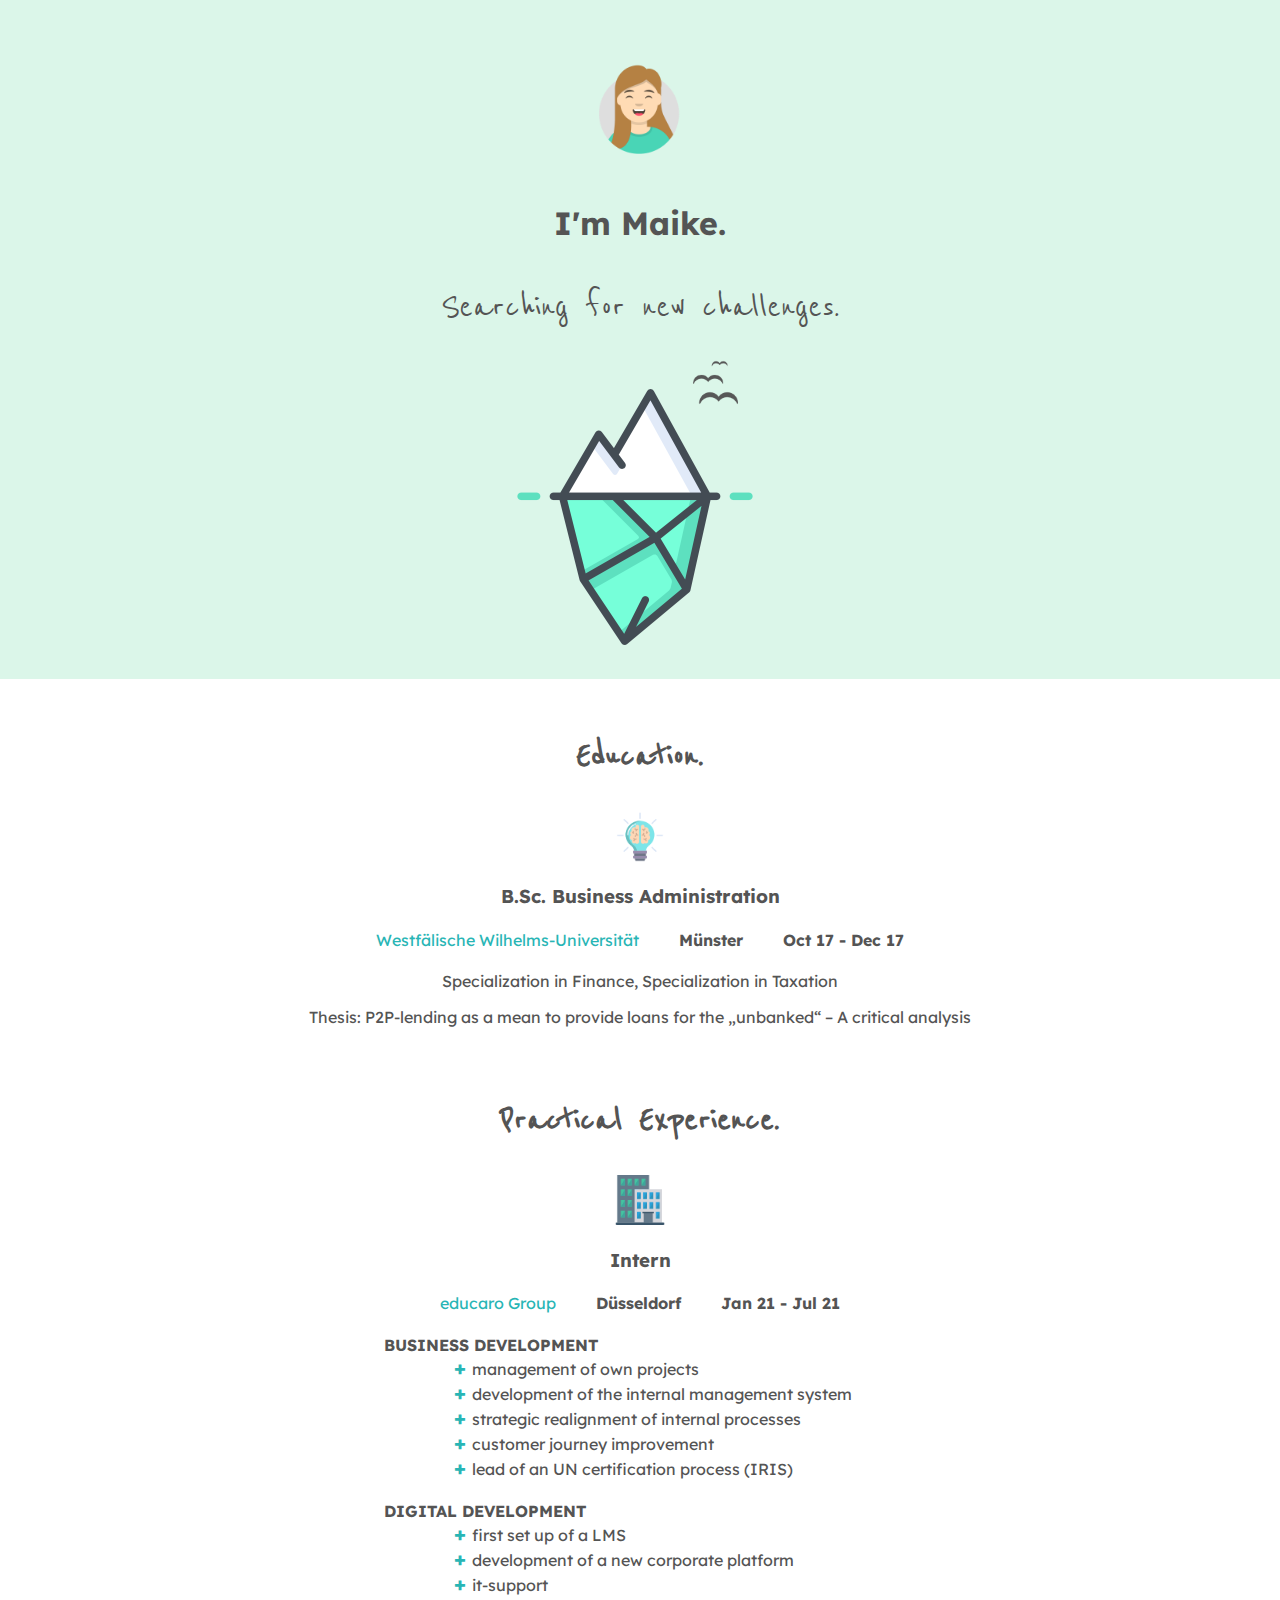
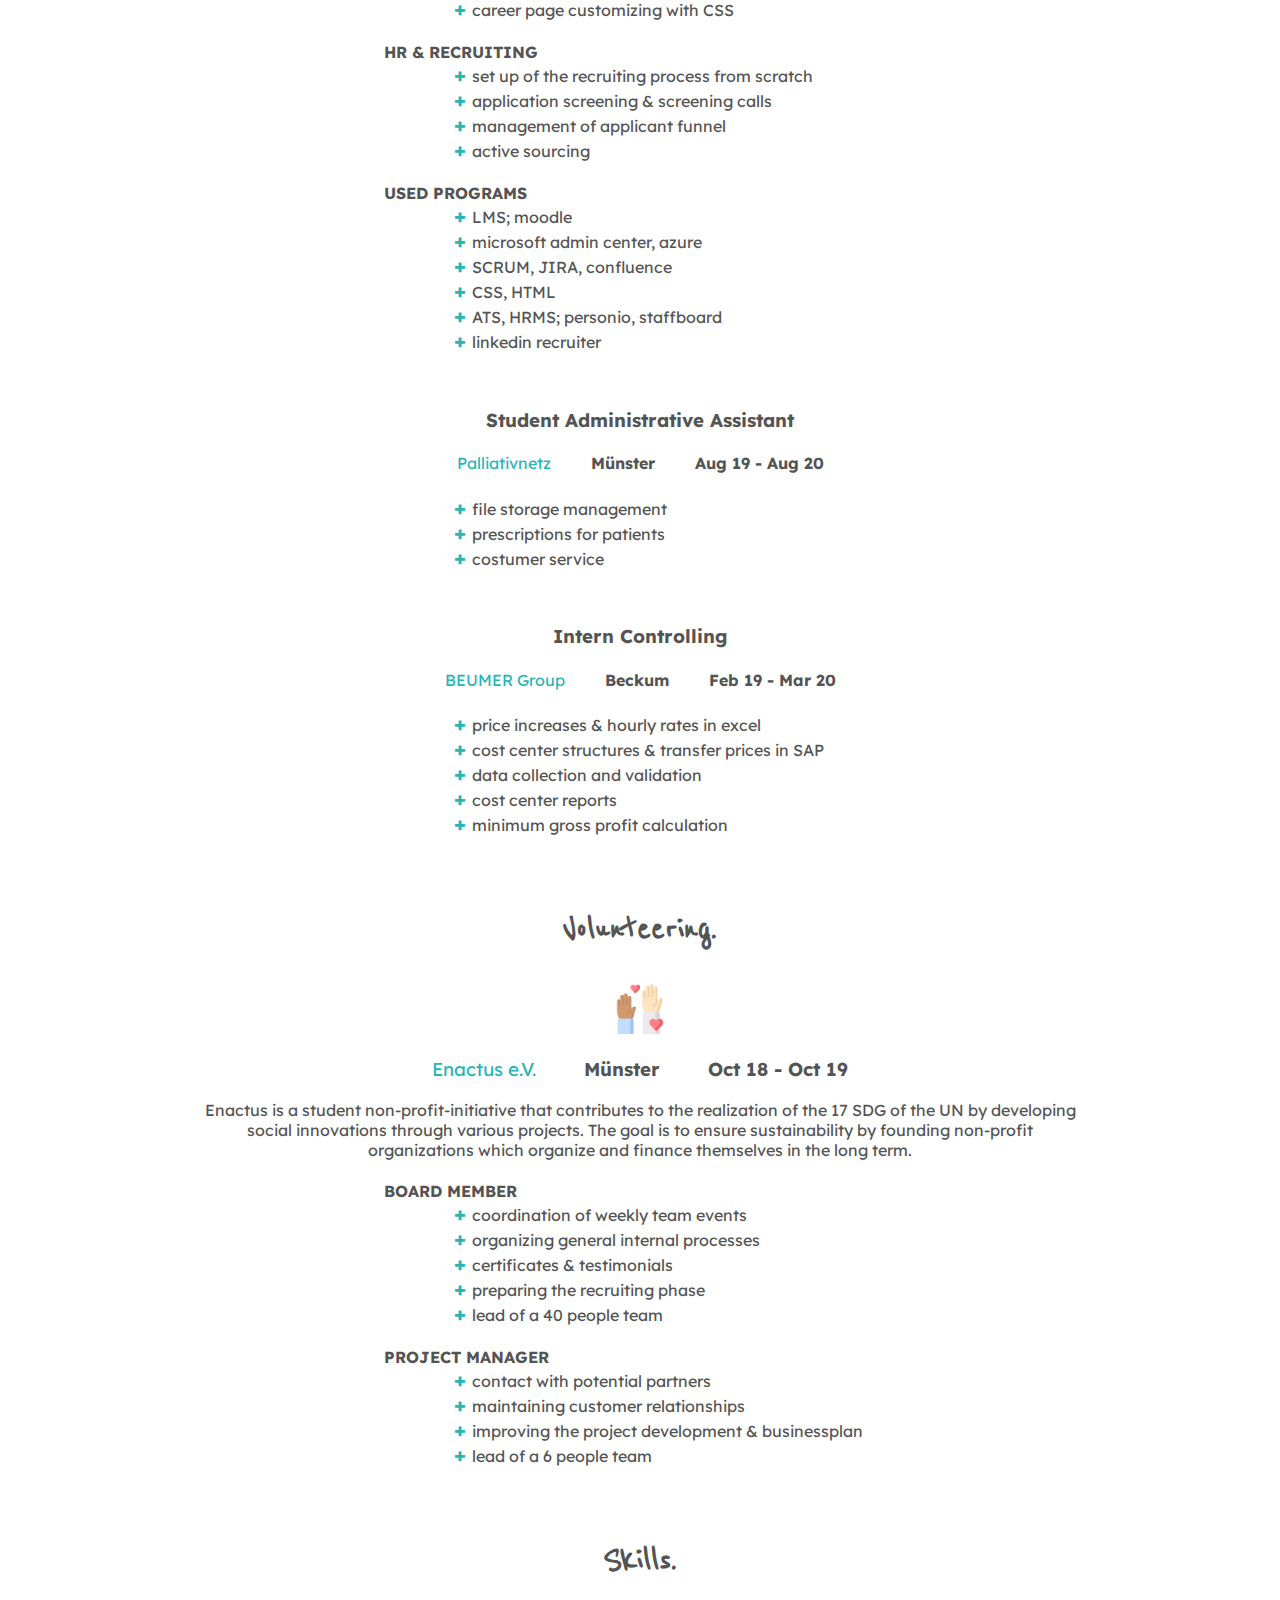
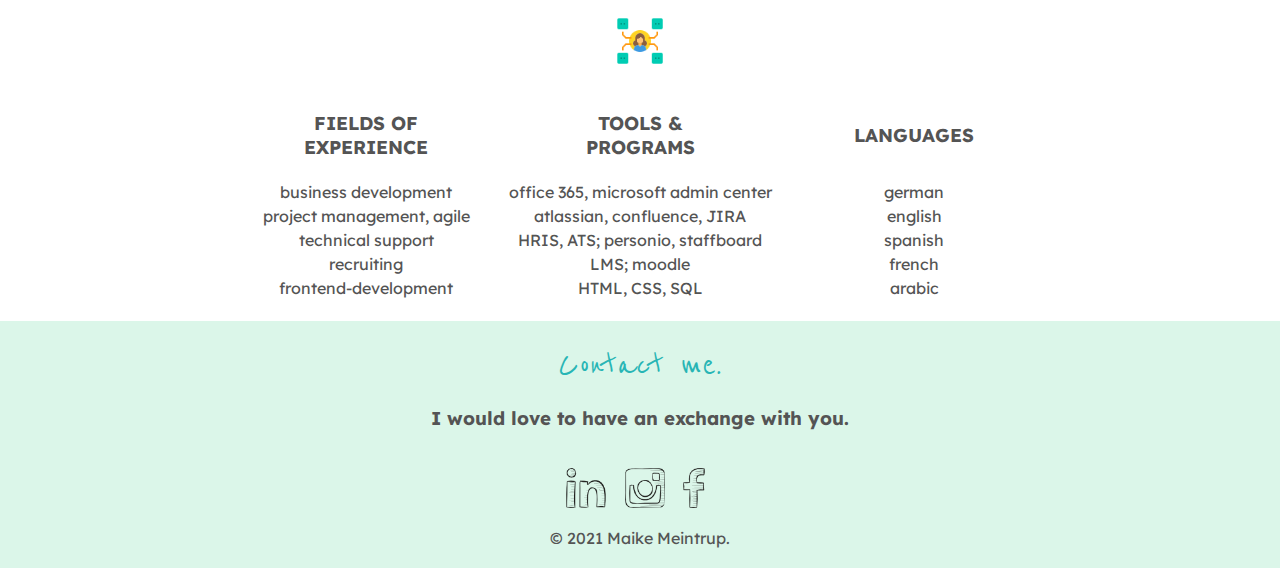
==== index.html @ bac373d5 "init" ====
<!DOCTYPE html>
<html lang="en" dir="ltr">

<head>
  <meta charset="utf-8">
  <title>Maike Meintrup</title>
  <link rel="stylesheet" type="text/css" href="css/style.css">
  <link rel="icon" href="Avatar.ico">
  <link rel="preconnect" href="https://fonts.gstatic.com">
  <link href="https://fonts.googleapis.com/css2?family=Lexend:wght@100;300&family=Merriweather:wght@300&family=Montserrat:wght@100;200&family=Sacramento&display&family=Reenie+Beanie&display=swap" rel="stylesheet">
</head>

<body>
  <section class="topsection">
    <div class="topcontainer">
      <img class="avatarpic" src="images/Avatar.png" alt="avatarpic">
      <h1>I'm Maike.</h1>
      <p class="intern">Searching for new challenges.</p>
      <img class="birds" src="images/drei-mowen.png" alt="birds-image">
      <img class="mountain" src="images/eisberg.png" alt="mountain-image" />
    </div>
  </section>
  <section class="middlesection">
    <div class="skills">
      <h2 class="education">Education.</h2>
      <div class="skill-row">
        <img class="div-images" src="images/innovation.png" alt="education-image">
        <h3>B.Sc. Business Administration</h3>
      </div>
      <div>
        <h4><span><a href="https://www.uni-muenster.de/de/" class="cvstation" target=”_blank”>Westfälische Wilhelms-Universität</a></span>&nbsp; &nbsp; &nbsp; &nbsp;  Münster&nbsp; &nbsp; &nbsp; &nbsp;  Oct 17 - Dec 17</h4>
        <p>Specialization in Finance, Specialization in Taxation</p>
        <p>Thesis: P2P-lending as a mean to provide loans for the „unbanked“ – A critical analysis</p>
      </div>
      <br>
      <h2>Practical Experience.</h2>
      <div class="skill-row">
        <img class="div-images" src="images/building.png" alt="experience-image">
        <h3>Intern</h3>
      </div>
      <h4><span><a href="https://www.educaro.de/" class="cvstation" target=”_blank”>educaro Group</a></span>&nbsp; &nbsp; &nbsp; &nbsp;  Düsseldorf&nbsp; &nbsp; &nbsp; &nbsp;  Jan 21 - Jul 21</h4>
      <ul>
        <h4 class="intern_area">BUSINESS DEVELOPMENT</h4>
        <li class="listitems">management of own projects</li>
        <li class="listitems">development of the internal management system</li>
        <li class="listitems">strategic realignment of internal processes</li>
        <li class="listitems">customer journey improvement</li>
        <li class="listitems">lead of an UN certification process (IRIS)</li>
        <h4 class="intern_area">DIGITAL DEVELOPMENT</h4>
        <li class="listitems">first set up of a LMS</li>
        <li class="listitems">development of a new corporate platform</li>
        <li class="listitems">it-support</li>
        <li class="listitems">career page customizing with CSS</li>
        <h4 class="intern_area">HR & RECRUITING</h4>
        <li class="listitems">set up of the recruiting process from scratch</li>
        <li class="listitems">application screening & screening calls</li>
        <li class="listitems">management of applicant funnel</li>
        <li class="listitems">active sourcing</li>
        <h4 class="intern_area">USED PROGRAMS</h4>
        <li class="listitems">LMS; moodle</li>
        <li class="listitems">microsoft admin center, azure</li>
        <li class="listitems">SCRUM, JIRA, confluence</li>
        <li class="listitems">CSS, HTML</li>
        <li class="listitems">ATS, HRMS; personio, staffboard</li>
        <li class="listitems">linkedin recruiter</li>
      </ul>
      <br>
      <h3>Student Administrative Assistant</h3>
    </div>
    <h4><span><a href="https://www.palliativnetz-muenster.de/" class="cvstation" target=”_blank”>Palliativnetz</a></span>&nbsp; &nbsp; &nbsp; &nbsp;  Münster&nbsp; &nbsp; &nbsp; &nbsp;  Aug 19 - Aug 20</h4>
    <ul>
      <li class="listitems">file storage management</li>
      <li class="listitems">prescriptions for patients</li>
      <li class="listitems">costumer service</li>
    </ul>
    <br>
    <h3>Intern Controlling</h3>
    </div>
    <h4><span><a href="https://www.beumergroup.com/de/" class="cvstation" target=”_blank”>BEUMER Group</a></span>&nbsp; &nbsp; &nbsp; &nbsp;  Beckum&nbsp; &nbsp; &nbsp; &nbsp;  Feb 19 - Mar 20</h4>
    <ul>
      <li class="listitems">price increases & hourly rates in excel</li>
      <li class="listitems">cost center structures & transfer prices in SAP</li>
      <li class="listitems">data collection and validation</li>
      <li class="listitems">cost center reports</li>
      <li class="listitems">minimum gross profit calculation</li>
    </ul>
    <br>
    <h2>Volunteering.</h2>
    <div class="skill-row">
      <img class="div-images" src="images/volunteer.png" alt="experience-image">
      <h3><span><a href="https://www.enactus.de/muenster" class="cvstation" target=”_blank”>Enactus e.V.</a></span>&nbsp; &nbsp; &nbsp; &nbsp; Münster&nbsp; &nbsp; &nbsp; &nbsp;  Oct 18 - Oct 19</h3>
      <p class="enactus">Enactus is a student non-profit-initiative that contributes to the realization of the 17 SDG of the UN by developing social innovations through various projects. The goal is to ensure sustainability by founding non-profit organizations which organize and finance themselves in the long term.</p>
    </div>
    <ul>
      <h4 class="intern_area">BOARD MEMBER</h4>
      <li class="listitems">coordination of weekly team events</li>
      <li class="listitems">organizing general internal processes</li>
      <li class="listitems">certificates & testimonials</li>
      <li class="listitems">preparing the recruiting phase</li>
      <li class="listitems">lead of a 40 people team</li>
      <h4 class="intern_area">PROJECT MANAGER</h4>
      <li class="listitems">contact with potential partners</li>
      <li class="listitems">maintaining customer relationships</li>
      <li class="listitems">improving the project development & businessplan</li>
      <li class="listitems">lead of a 6 people team</li>
    </ul>
    <br>
    <h2>Skills.</h2>
    <div class="skill-row">
      <img class="div-images" src="images/skill.png" alt="skills-image">
    </div>
    <br>
    <table class="skilltable">
      <tr>
      <td><h3 class="skillsections">FIELDS OF EXPERIENCE</h3></td>
      <td><h3 class="skillsections">TOOLS & PROGRAMS</h3></td>
      <td><h3 class="skillsections">LANGUAGES</h3></td>
      </tr>
      <tr>
      <td>business development</td>
      <td>office 365, microsoft admin center</td>
      <td>german</td>
      </tr>
      <tr>
        <td>project management, agile</td>
        <td>atlassian, confluence, JIRA</td>
        <td>english</td>
      </tr>
      <tr>
        <td>technical support</td>
        <td>HRIS, ATS; personio, staffboard</td>
        <td>spanish</td>
      </tr>
      <tr>
        <td>recruiting</td>
        <td>LMS; moodle</td>
        <td>french</td>
      </tr>
      <tr>
        <td>frontend-development</td>
        <td>HTML, CSS, SQL</td>
        <td>arabic</td>
      </tr>
    </table>
  </section>
  <section class="bottomsection">
    <div class="contact-me">
      <a class="btn" href="mailto:m.meintrup@googlemail.com">Contact me.</a>
      <!--<h2 class="getintouch">Get In Touch.</h2>-->
      <h3>I would love to have an exchange with you.</h3>
      <!--<p>Lorem ipsum dolor sit amet, in quis, aenean amet. Phasellus sodales, tellus donec dui, ornare erat.</p>-->
    </div>
    <br>
    <div class="bottom-container">
      <a class="linkedin-link" href="https://www.linkedin.com/in/maike-meintrup-08628b17a/" target=”_blank”> <img class="logos" src="images/linkedin-draw-logo.png" alt="linkedin-logo"></a>
      <a class="instagram-link" href="https://www.instagram.com/maikemei/" target=”_blank”><img class="logos" src="images/instagram-draw-logo.png" alt="instagram-logo"></a>
      <a class="facebook-link" href="https://www.facebook.com/maike.mei/" target=”_blank”><img class="logos" src="images/facebook-drawn-logo.png" alt="facebook-logo"></a>
      <p class="copywright">© 2021 Maike Meintrup.</p>
    </div>
  </section>
</body>

</html>
---- css/style.css ----
/*Tag Selectors*/
body {
  color: #545454;
  font-family: 'Lexend', sans-serif;
  font-size: 16px;
  margin: 0;
  text-align: center;
}

img {
  display: inline-block;
}

p {
  font-family: 'Lexend', sans-serif;
}

h2 {
  font-family: 'Reenie Beanie', cursive;
  font-size: 40px;
  align-items: center;
}

ul {
  padding-left: 30%;
  padding-right: 30%;

  text-align: left;
  list-style-type: disc;
  list-style-type: none;
}

/*Class Selectors*/
/*---TOPSECTION---*/
.topsection {
  padding-bottom: 50px;
  background-color: #dbf6e9;
}

.topcontainer {
  padding-top: 60px;
}

.pro {
  text-decoration: underline;
}

.title {
  font-family: monospace;
  padding-bottom: 50px;
}

.intern {
  font-family: 'Reenie Beanie', cursive;
  font-size: 40px;
  margin-bottom: 40px;
}


/*---IMAGES_TOPSECTION---*/
.avatarpic {
  width: 90px;
  padding-bottom: 20px;
}

.birds {
  position: relative;
  top: -220px;
  left: 205px;
  width: 45px;
}

.mountain {
  position: relative;
  right: 30px;
  top: 20px;
}

/*MIDDLESECTION*/
.middlesection {
  background-color: white;
  padding-bottom: 20px;
}

.education {
  padding-top: 20px;
}

.tables {
  padding-left: 20%;
  padding-right: 20%;
  position:inherit;
}

.cvstation {
  color: #28b5b5;
  text-decoration: none;
  font-weight: lighter;
}

.companies {
  text-decoration: none;
  font-weight: bolder;
  color: #28b5b5;
}
.listitems {
  padding-left: 70px;

}
.listitems::before {
  content: "+ ";
  font-weight: bolder;
  font-size: 20px;
  color: #28b5b5;
}
.enactus{
  margin-left: 200px;
  margin-right: 200px;
}

.intern_area {
  margin-bottom: 0;
  text-align:left;
}

.skilltable {
  margin: 0 auto;
}

.skillsections {
  margin-left: 60px;
  margin-right: 60px;
  width: 150px;
}

/*---IMAGES_MIDDLESECTION---*/
.div-images {
  height: 50px;
}

/*BOTTOMSECTION*/
.bottomsection {
  background-color: #dbf6e9;
  padding-top: 20px;
}

.getintouch {
  padding-top: 20px;
}

.btn {
  font-family: 'Reenie Beanie', cursive;
  font-size: 40px;
  text-decoration: none;
  color: #28b5b5;
}

.copywright {
  margin-bottom: 0;
  padding-bottom: 20px;
}

.linkedin-link {
  padding-right: 15px;
}

.facebook-link {
  padding-left: 5px;
}

/*IMAGES_BOTTOMSECTION*/
.logos {
  height: 40px;
}
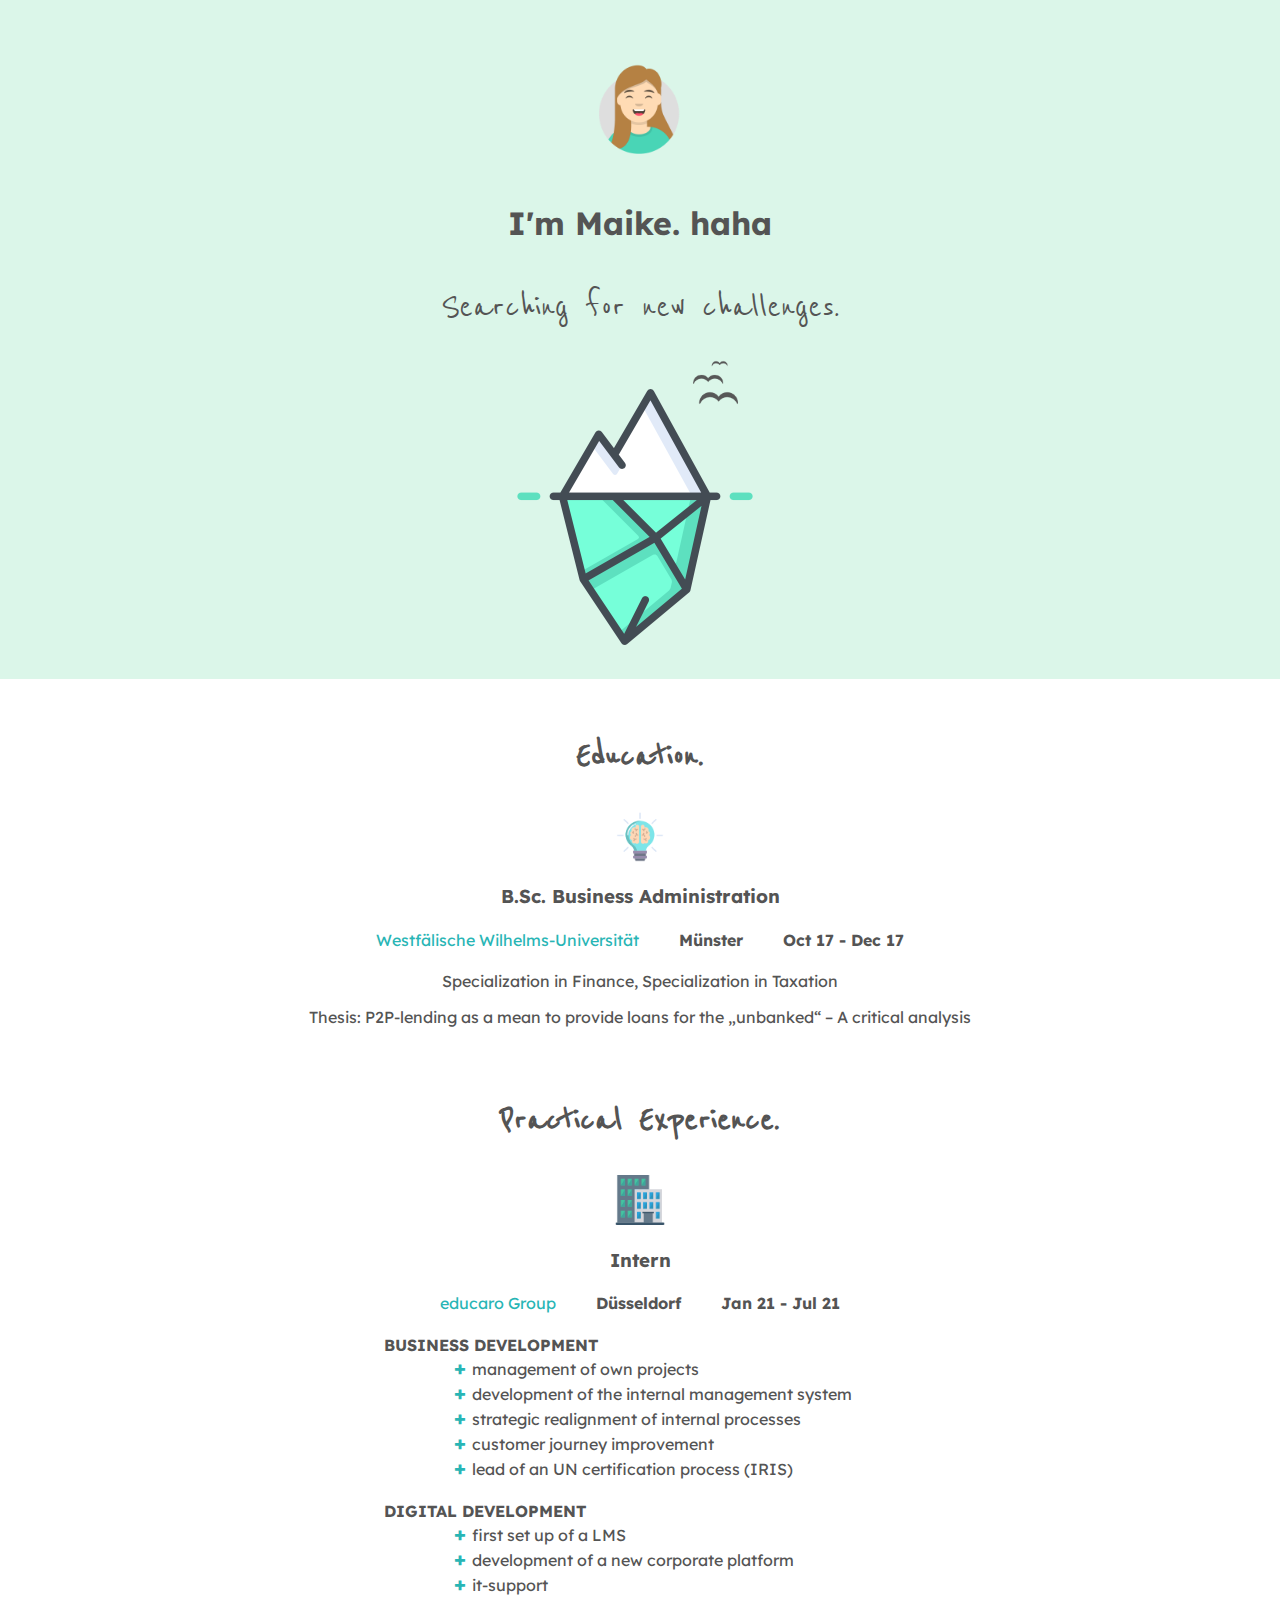
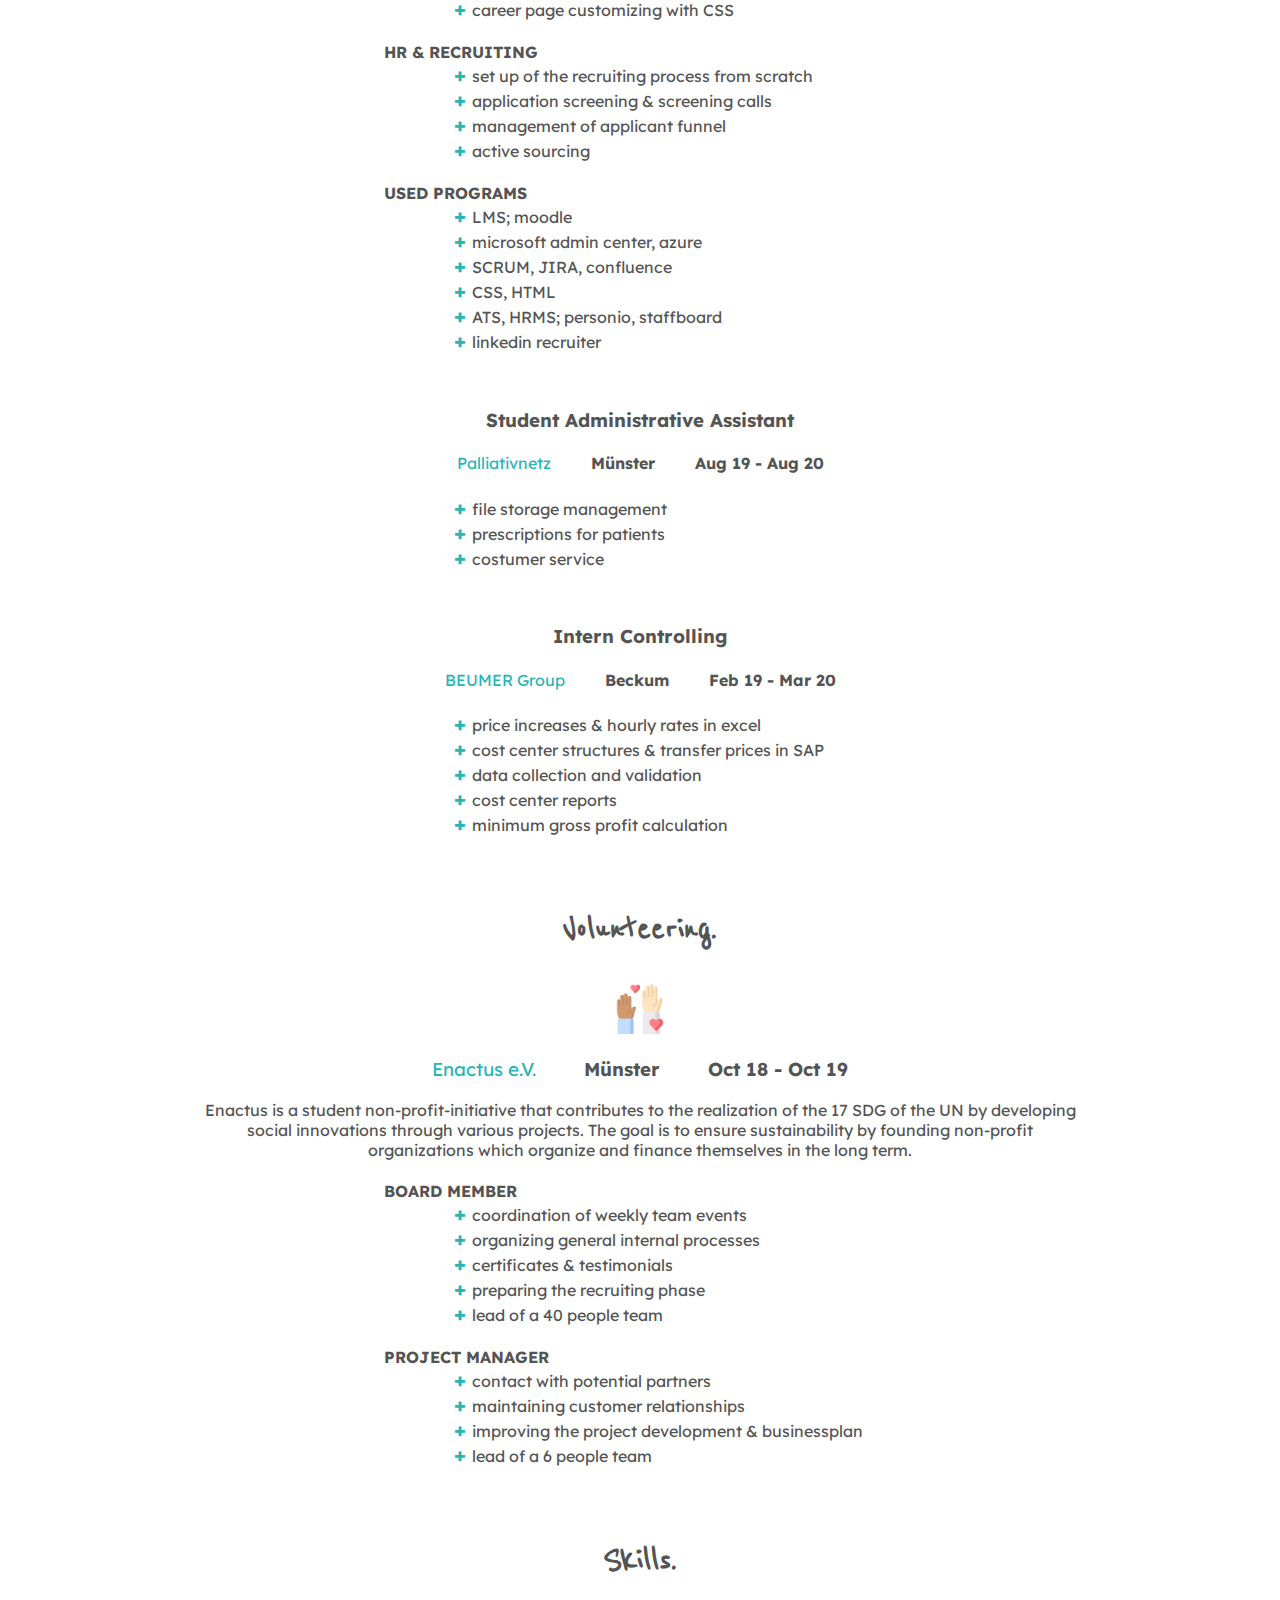
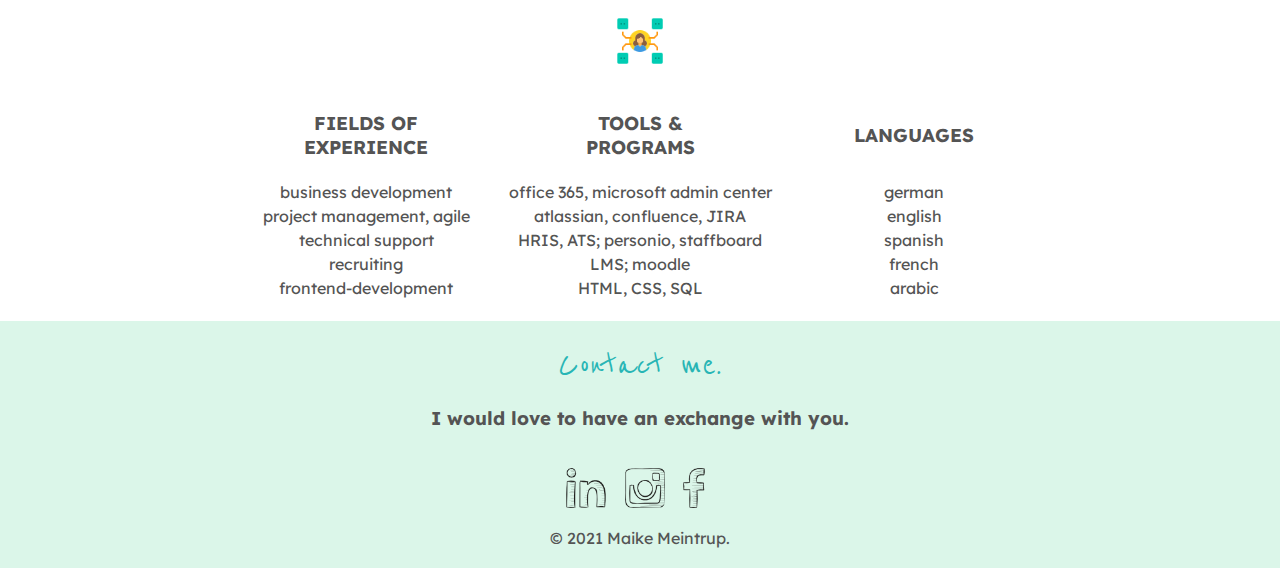
==== commit 5d280677: "init" ====
--- a/index.html
+++ b/index.html
@@ -14,7 +14,7 @@
   <section class="topsection">
     <div class="topcontainer">
       <img class="avatarpic" src="images/Avatar.png" alt="avatarpic">
-      <h1>I'm Maike.</h1>
+      <h1>I'm Maike. haha</h1>
       <p class="intern">Searching for new challenges.</p>
       <img class="birds" src="images/drei-mowen.png" alt="birds-image">
       <img class="mountain" src="images/eisberg.png" alt="mountain-image" />
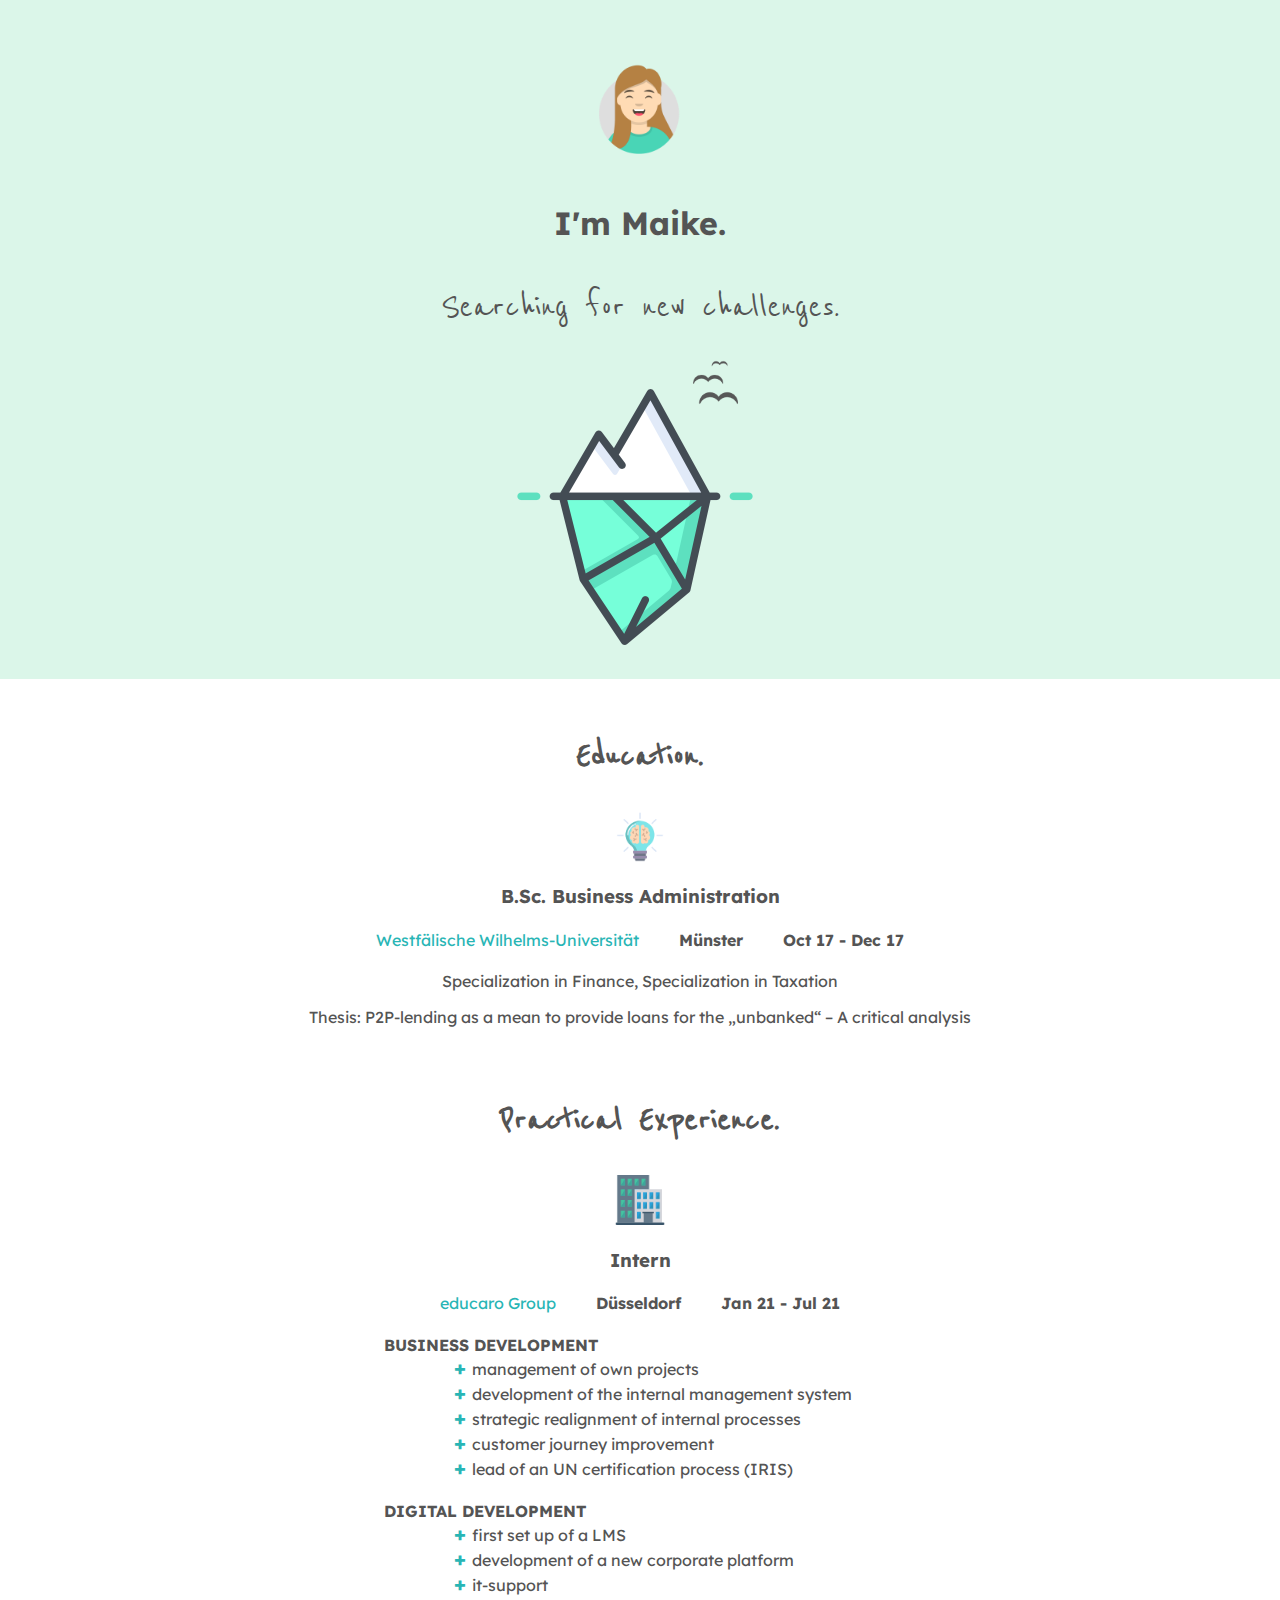
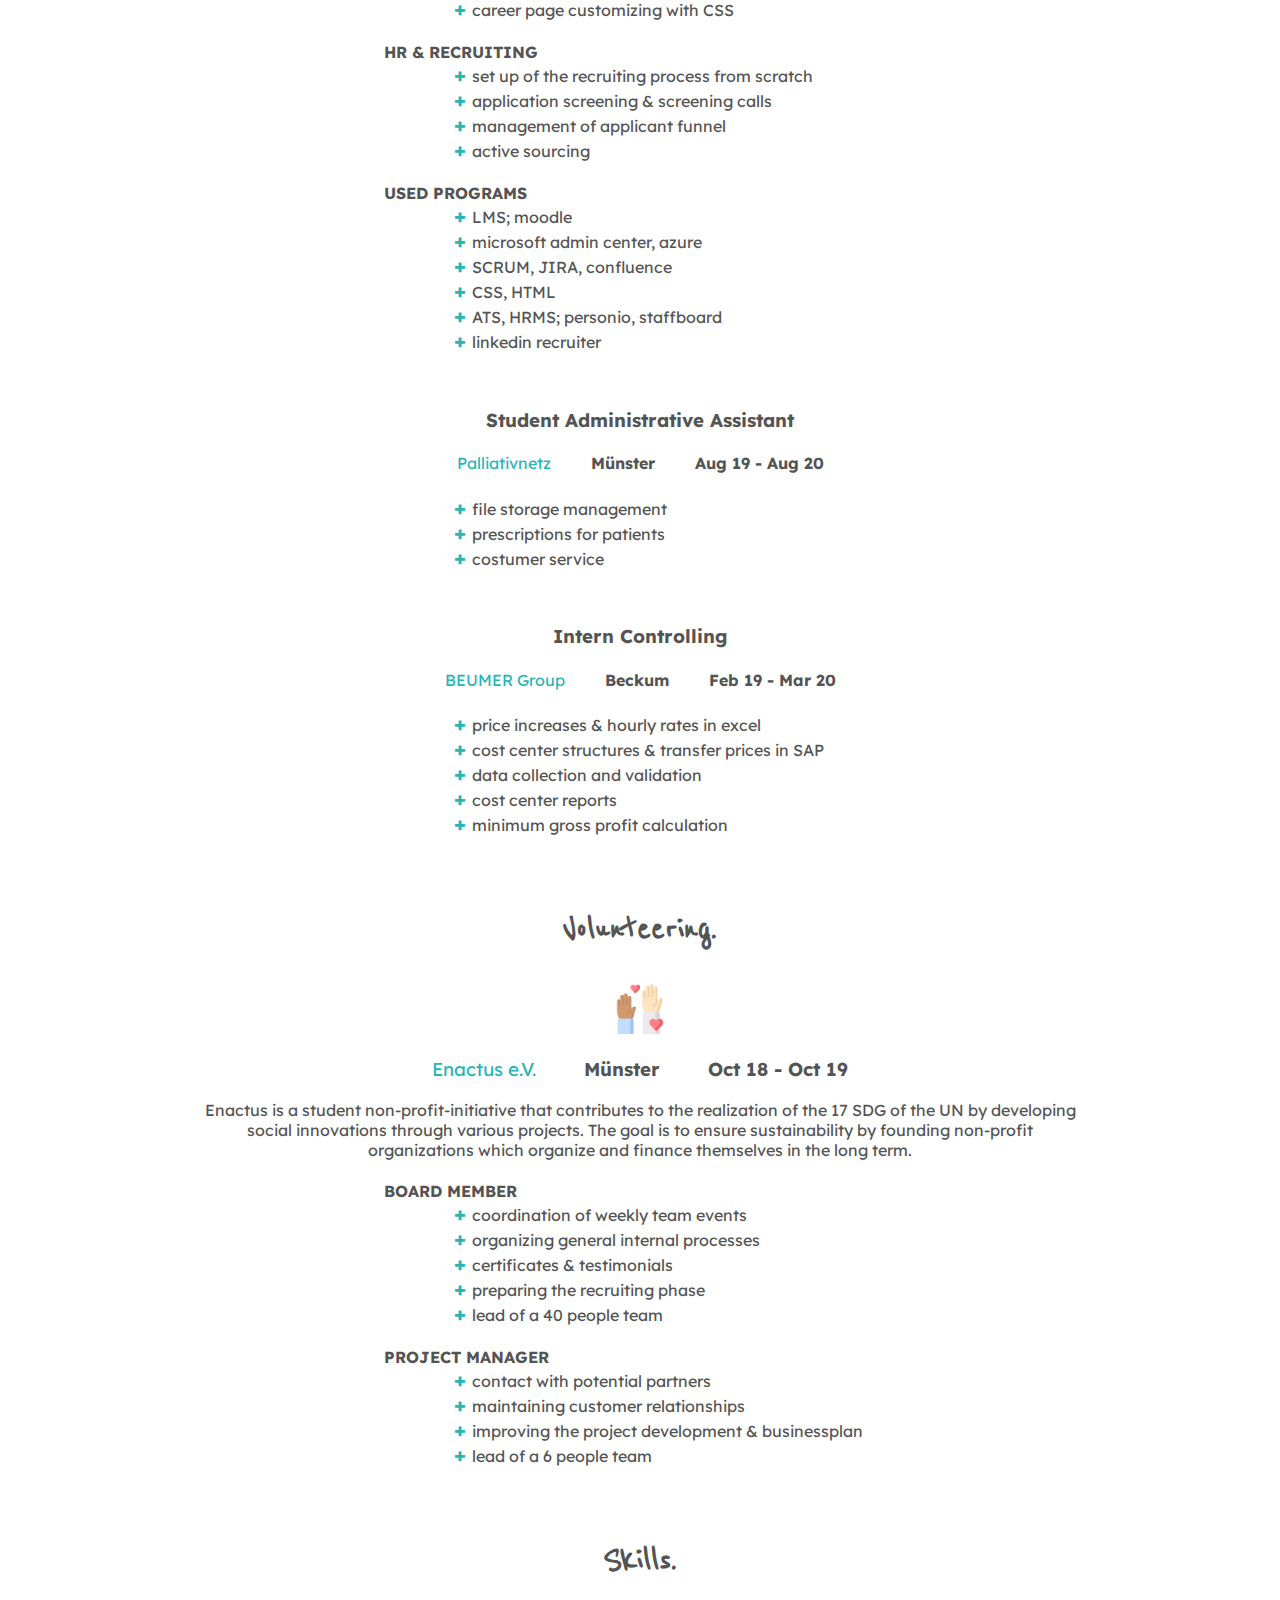
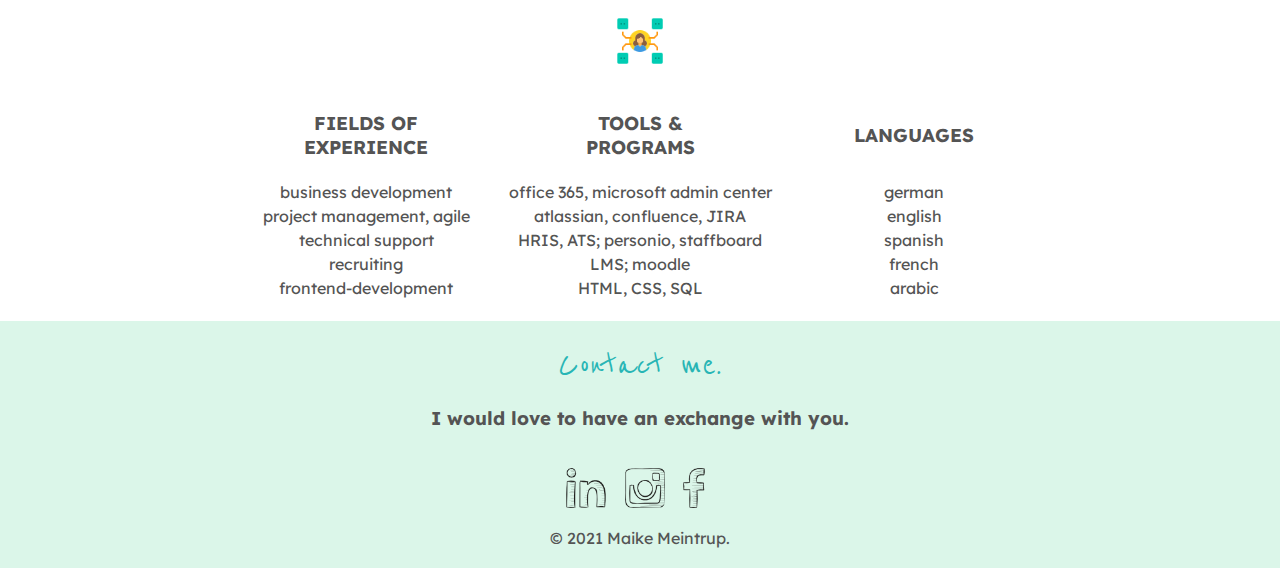
==== commit 9beddd7a: "init" ====
--- a/index.html
+++ b/index.html
@@ -14,7 +14,7 @@
   <section class="topsection">
     <div class="topcontainer">
       <img class="avatarpic" src="images/Avatar.png" alt="avatarpic">
-      <h1>I'm Maike. haha</h1>
+      <h1>I'm Maike.</h1>
       <p class="intern">Searching for new challenges.</p>
       <img class="birds" src="images/drei-mowen.png" alt="birds-image">
       <img class="mountain" src="images/eisberg.png" alt="mountain-image" />
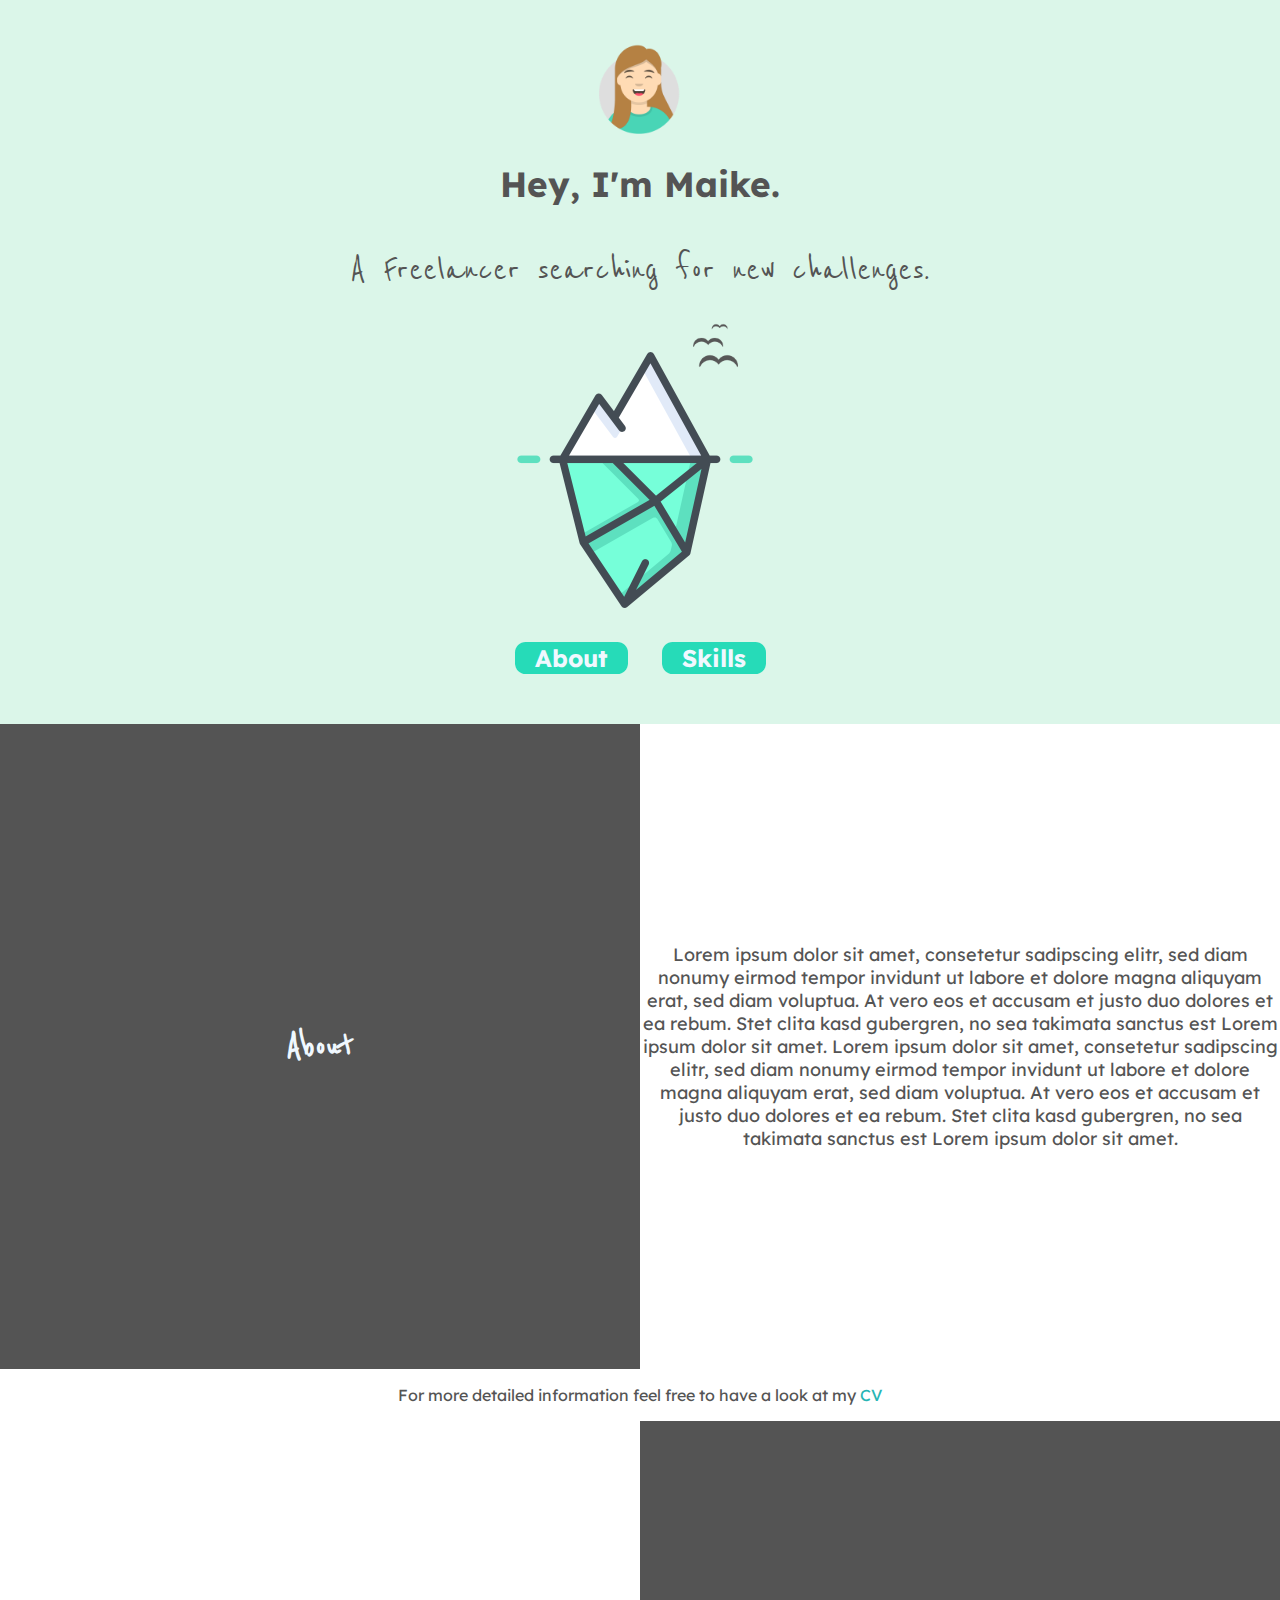
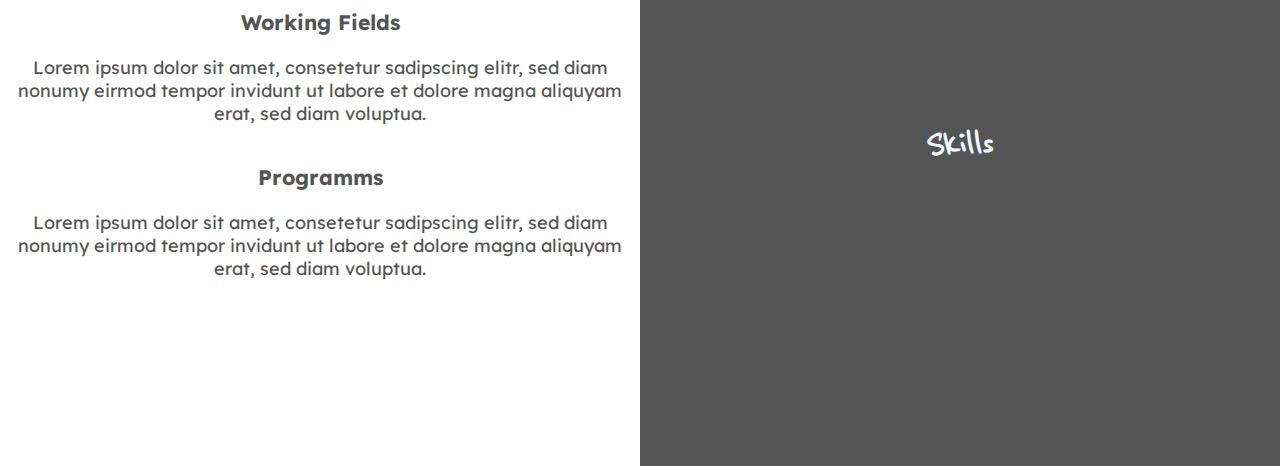
==== commit de714776: "init" ====
--- a/index.html
+++ b/index.html
@@ -14,150 +14,51 @@
   <section class="topsection">
     <div class="topcontainer">
       <img class="avatarpic" src="images/Avatar.png" alt="avatarpic">
-      <h1>I'm Maike.</h1>
-      <p class="intern">Searching for new challenges.</p>
+      <h1>Hey, I'm Maike.</h1>
+      <p class="intern">A Freelancer searching for new challenges.</p>
       <img class="birds" src="images/drei-mowen.png" alt="birds-image">
       <img class="mountain" src="images/eisberg.png" alt="mountain-image" />
     </div>
+    <div class="topcontainer-button">
+      <button class="about.skills-button">About</button>
+      <button class="about.skills-button">Skills</button>
+    </div>
   </section>
-  <section class="middlesection">
-    <div class="skills">
-      <h2 class="education">Education.</h2>
-      <div class="skill-row">
-        <img class="div-images" src="images/innovation.png" alt="education-image">
-        <h3>B.Sc. Business Administration</h3>
+  <section class="section">
+    <div class="container1">
+      <div class="container1-item"><h2>About</h2></div>
+      <div class="container1-item"><p>Lorem ipsum dolor sit amet, consetetur sadipscing elitr, sed diam nonumy eirmod tempor invidunt ut labore et dolore magna aliquyam erat, sed diam voluptua. At vero eos et accusam et justo duo dolores et ea rebum. Stet clita kasd gubergren, no sea takimata sanctus est Lorem ipsum dolor sit amet. Lorem ipsum dolor sit amet, consetetur sadipscing elitr, sed diam nonumy eirmod tempor invidunt ut labore et dolore magna aliquyam erat, sed diam voluptua. At vero eos et accusam et justo duo dolores et ea rebum. Stet clita kasd gubergren, no sea takimata sanctus est Lorem ipsum dolor sit amet.</p></div>
+    </div>
+    <p class="p-cv">For more detailed information feel free to have a look at my <a href="cv.html">CV</a></p>
+  </section>
+  <section class="section">
+    <div class="container2">
+      <div class="container2-item">
+        <div class="container2-inside">
+          <h3>Working Fields</h3>
+          <p>Lorem ipsum dolor sit amet, consetetur sadipscing elitr, sed diam nonumy eirmod tempor invidunt ut labore et dolore magna aliquyam erat, sed diam voluptua.</p>
+        </div>
+        <div class="container2-inside">
+          <h3>Programms</h3>
+          <p>Lorem ipsum dolor sit amet, consetetur sadipscing elitr, sed diam nonumy eirmod tempor invidunt ut labore et dolore magna aliquyam erat, sed diam voluptua.</p>
+        </div>
       </div>
-      <div>
-        <h4><span><a href="https://www.uni-muenster.de/de/" class="cvstation" target=”_blank”>Westfälische Wilhelms-Universität</a></span>&nbsp; &nbsp; &nbsp; &nbsp;  Münster&nbsp; &nbsp; &nbsp; &nbsp;  Oct 17 - Dec 17</h4>
-        <p>Specialization in Finance, Specialization in Taxation</p>
-        <p>Thesis: P2P-lending as a mean to provide loans for the „unbanked“ – A critical analysis</p>
-      </div>
-      <br>
-      <h2>Practical Experience.</h2>
-      <div class="skill-row">
-        <img class="div-images" src="images/building.png" alt="experience-image">
-        <h3>Intern</h3>
-      </div>
-      <h4><span><a href="https://www.educaro.de/" class="cvstation" target=”_blank”>educaro Group</a></span>&nbsp; &nbsp; &nbsp; &nbsp;  Düsseldorf&nbsp; &nbsp; &nbsp; &nbsp;  Jan 21 - Jul 21</h4>
-      <ul>
-        <h4 class="intern_area">BUSINESS DEVELOPMENT</h4>
-        <li class="listitems">management of own projects</li>
-        <li class="listitems">development of the internal management system</li>
-        <li class="listitems">strategic realignment of internal processes</li>
-        <li class="listitems">customer journey improvement</li>
-        <li class="listitems">lead of an UN certification process (IRIS)</li>
-        <h4 class="intern_area">DIGITAL DEVELOPMENT</h4>
-        <li class="listitems">first set up of a LMS</li>
-        <li class="listitems">development of a new corporate platform</li>
-        <li class="listitems">it-support</li>
-        <li class="listitems">career page customizing with CSS</li>
-        <h4 class="intern_area">HR & RECRUITING</h4>
-        <li class="listitems">set up of the recruiting process from scratch</li>
-        <li class="listitems">application screening & screening calls</li>
-        <li class="listitems">management of applicant funnel</li>
-        <li class="listitems">active sourcing</li>
-        <h4 class="intern_area">USED PROGRAMS</h4>
-        <li class="listitems">LMS; moodle</li>
-        <li class="listitems">microsoft admin center, azure</li>
-        <li class="listitems">SCRUM, JIRA, confluence</li>
-        <li class="listitems">CSS, HTML</li>
-        <li class="listitems">ATS, HRMS; personio, staffboard</li>
-        <li class="listitems">linkedin recruiter</li>
-      </ul>
-      <br>
-      <h3>Student Administrative Assistant</h3>
+      <div class="container2-item"><h2>Skills</h2></div>
     </div>
-    <h4><span><a href="https://www.palliativnetz-muenster.de/" class="cvstation" target=”_blank”>Palliativnetz</a></span>&nbsp; &nbsp; &nbsp; &nbsp;  Münster&nbsp; &nbsp; &nbsp; &nbsp;  Aug 19 - Aug 20</h4>
-    <ul>
-      <li class="listitems">file storage management</li>
-      <li class="listitems">prescriptions for patients</li>
-      <li class="listitems">costumer service</li>
-    </ul>
-    <br>
-    <h3>Intern Controlling</h3>
-    </div>
-    <h4><span><a href="https://www.beumergroup.com/de/" class="cvstation" target=”_blank”>BEUMER Group</a></span>&nbsp; &nbsp; &nbsp; &nbsp;  Beckum&nbsp; &nbsp; &nbsp; &nbsp;  Feb 19 - Mar 20</h4>
-    <ul>
-      <li class="listitems">price increases & hourly rates in excel</li>
-      <li class="listitems">cost center structures & transfer prices in SAP</li>
-      <li class="listitems">data collection and validation</li>
-      <li class="listitems">cost center reports</li>
-      <li class="listitems">minimum gross profit calculation</li>
-    </ul>
-    <br>
-    <h2>Volunteering.</h2>
-    <div class="skill-row">
-      <img class="div-images" src="images/volunteer.png" alt="experience-image">
-      <h3><span><a href="https://www.enactus.de/muenster" class="cvstation" target=”_blank”>Enactus e.V.</a></span>&nbsp; &nbsp; &nbsp; &nbsp; Münster&nbsp; &nbsp; &nbsp; &nbsp;  Oct 18 - Oct 19</h3>
-      <p class="enactus">Enactus is a student non-profit-initiative that contributes to the realization of the 17 SDG of the UN by developing social innovations through various projects. The goal is to ensure sustainability by founding non-profit organizations which organize and finance themselves in the long term.</p>
-    </div>
-    <ul>
-      <h4 class="intern_area">BOARD MEMBER</h4>
-      <li class="listitems">coordination of weekly team events</li>
-      <li class="listitems">organizing general internal processes</li>
-      <li class="listitems">certificates & testimonials</li>
-      <li class="listitems">preparing the recruiting phase</li>
-      <li class="listitems">lead of a 40 people team</li>
-      <h4 class="intern_area">PROJECT MANAGER</h4>
-      <li class="listitems">contact with potential partners</li>
-      <li class="listitems">maintaining customer relationships</li>
-      <li class="listitems">improving the project development & businessplan</li>
-      <li class="listitems">lead of a 6 people team</li>
-    </ul>
-    <br>
-    <h2>Skills.</h2>
-    <div class="skill-row">
-      <img class="div-images" src="images/skill.png" alt="skills-image">
-    </div>
-    <br>
-    <table class="skilltable">
-      <tr>
-      <td><h3 class="skillsections">FIELDS OF EXPERIENCE</h3></td>
-      <td><h3 class="skillsections">TOOLS & PROGRAMS</h3></td>
-      <td><h3 class="skillsections">LANGUAGES</h3></td>
-      </tr>
-      <tr>
-      <td>business development</td>
-      <td>office 365, microsoft admin center</td>
-      <td>german</td>
-      </tr>
-      <tr>
-        <td>project management, agile</td>
-        <td>atlassian, confluence, JIRA</td>
-        <td>english</td>
-      </tr>
-      <tr>
-        <td>technical support</td>
-        <td>HRIS, ATS; personio, staffboard</td>
-        <td>spanish</td>
-      </tr>
-      <tr>
-        <td>recruiting</td>
-        <td>LMS; moodle</td>
-        <td>french</td>
-      </tr>
-      <tr>
-        <td>frontend-development</td>
-        <td>HTML, CSS, SQL</td>
-        <td>arabic</td>
-      </tr>
-    </table>
   </section>
-  <section class="bottomsection">
+
+  <!--<section class="bottomsection">
     <div class="contact-me">
-      <a class="btn" href="mailto:m.meintrup@googlemail.com">Contact me.</a>
-      <!--<h2 class="getintouch">Get In Touch.</h2>-->
+      <a class="btn" href="mailto:maike.meintrup@gmail.com">Contact me.</a>
       <h3>I would love to have an exchange with you.</h3>
-      <!--<p>Lorem ipsum dolor sit amet, in quis, aenean amet. Phasellus sodales, tellus donec dui, ornare erat.</p>-->
     </div>
     <br>
     <div class="bottom-container">
       <a class="linkedin-link" href="https://www.linkedin.com/in/maike-meintrup-08628b17a/" target=”_blank”> <img class="logos" src="images/linkedin-draw-logo.png" alt="linkedin-logo"></a>
       <a class="instagram-link" href="https://www.instagram.com/maikemei/" target=”_blank”><img class="logos" src="images/instagram-draw-logo.png" alt="instagram-logo"></a>
       <a class="facebook-link" href="https://www.facebook.com/maike.mei/" target=”_blank”><img class="logos" src="images/facebook-drawn-logo.png" alt="facebook-logo"></a>
-      <p class="copywright">© 2021 Maike Meintrup.</p>
+      <p class="copywright">© 2022 Maike Meintrup.</p>
     </div>
-  </section>
+  </section> -->
 </body>
-
 </html>
--- a/css/style.css
+++ b/css/style.css
@@ -15,6 +15,16 @@
   font-family: 'Lexend', sans-serif;
 }
 
+a {
+  color: #28b5b5;
+  text-decoration: none;
+}
+
+h1 {
+  font-size: 35px;
+  margin-top: 0px;
+}
+
 h2 {
   font-family: 'Reenie Beanie', cursive;
   font-size: 40px;
@@ -28,6 +38,25 @@
   text-align: left;
   list-style-type: disc;
   list-style-type: none;
+}
+
+button {
+  font-family: 'Lexend', sans-serif;
+  font-size: 24px;
+  font-weight: bold;
+  color: aliceblue;
+  background-color:#26DBB8;
+  border-style: none;
+  border-radius: 8pt;
+  padding-left: 20px;
+  padding-right: 20px;
+  margin-left: 15px;
+  margin-right: 15px;
+}
+
+button:hover {
+  background-color: #545454;
+  color: #26DBB8;
 }
 
 /*Class Selectors*/
@@ -38,7 +67,11 @@
 }
 
 .topcontainer {
-  padding-top: 60px;
+  padding-top: 40px;
+}
+
+.topcontainer-button {
+  padding-top: 50px;
 }
 
 .pro {
@@ -77,6 +110,38 @@
 }
 
 /*MIDDLESECTION*/
+
+.container1, .container2 {
+  display: flex;
+  justify-content: center;
+  align-items: center;
+  flex-basis: 50%;
+}
+
+.container1-item:nth-of-type(1), .container2-item:nth-of-type(2) {
+  background-color: #545454;
+  color: aliceblue;
+  font-size: 24px;
+  height: 645px;
+}
+
+.container1-item:nth-of-type(2), .container2-item:nth-of-type(1) {
+  background-color: #aliceblue;
+  color: #545454;
+  font-size: 18px;
+}
+
+.container1-item, .container2-item {
+  display: flex;
+  justify-content: center;
+  align-items: center;
+  flex-basis: 50%;
+}
+
+.container2-item {
+  flex-direction: column;
+}
+
 .middlesection {
   background-color: white;
   padding-bottom: 20px;
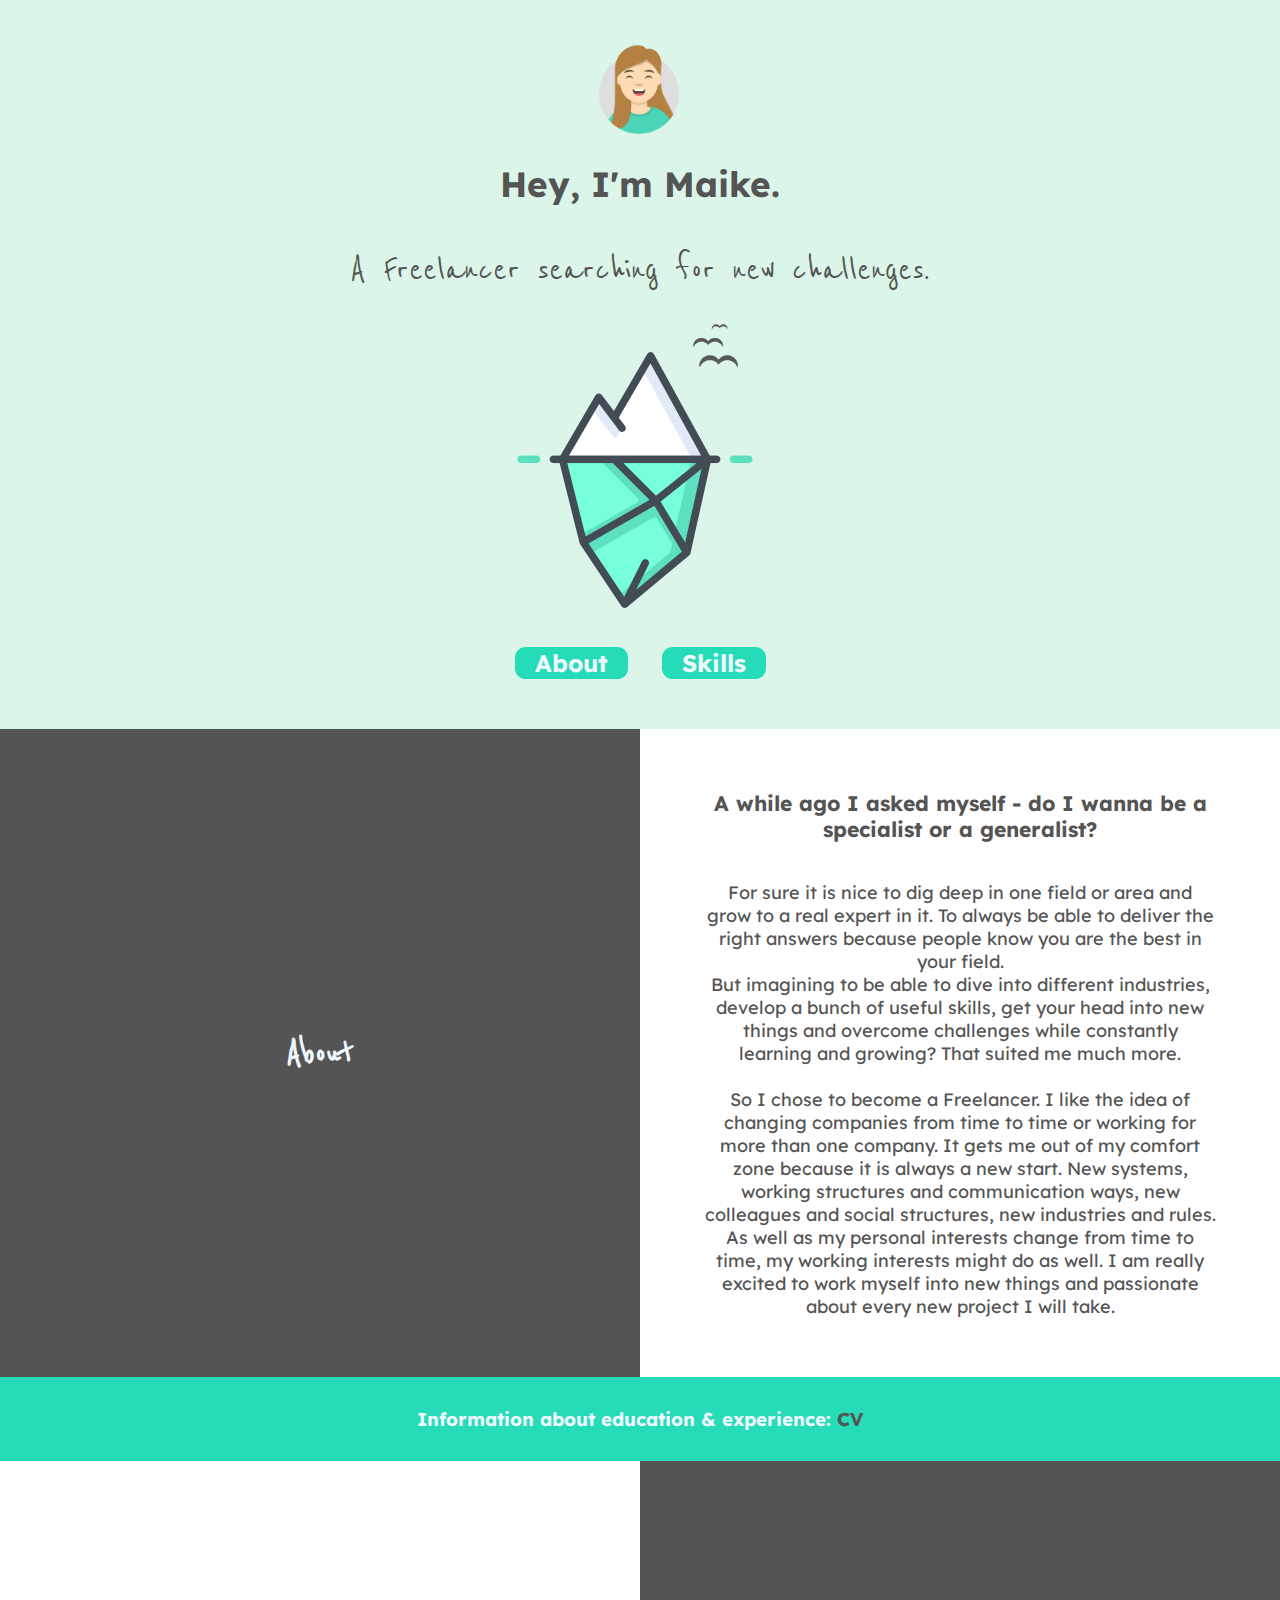
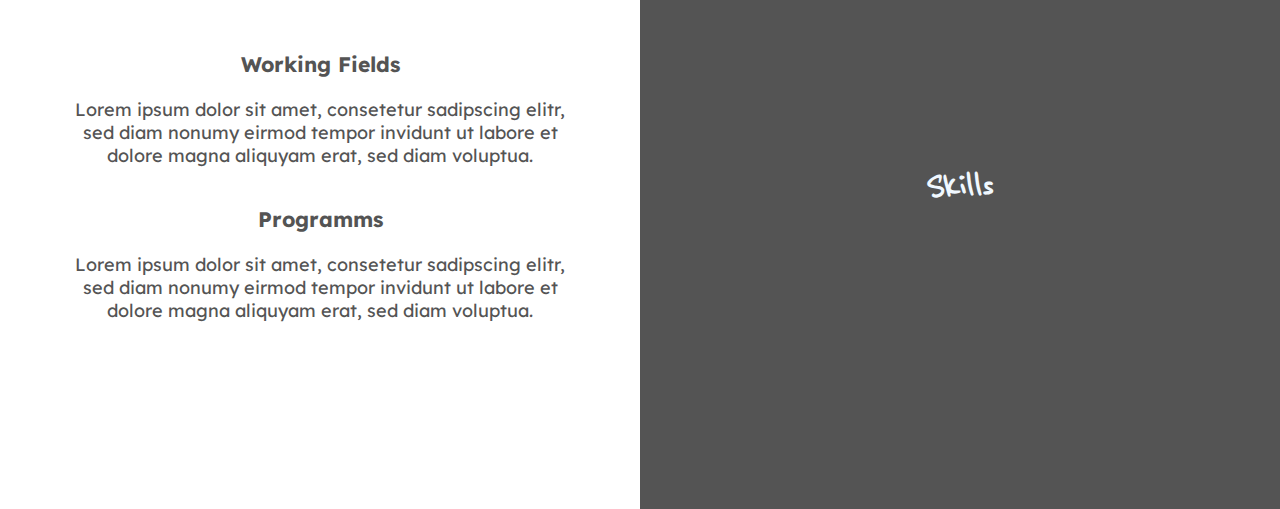
==== commit 7a9ce6bf: "init" ====
--- a/index.html
+++ b/index.html
@@ -20,18 +20,21 @@
       <img class="mountain" src="images/eisberg.png" alt="mountain-image" />
     </div>
     <div class="topcontainer-button">
-      <button class="about.skills-button">About</button>
-      <button class="about.skills-button">Skills</button>
+      <button class="about.skills-button"><a href="#scroll-to-about">About</a></button>
+      <button class="about.skills-button"><a href="#scroll-to-skills">Skills</a></button>
     </div>
   </section>
-  <section class="section">
+  <section class="section"><a id="scroll-to-about"></a>
     <div class="container1">
       <div class="container1-item"><h2>About</h2></div>
-      <div class="container1-item"><p>Lorem ipsum dolor sit amet, consetetur sadipscing elitr, sed diam nonumy eirmod tempor invidunt ut labore et dolore magna aliquyam erat, sed diam voluptua. At vero eos et accusam et justo duo dolores et ea rebum. Stet clita kasd gubergren, no sea takimata sanctus est Lorem ipsum dolor sit amet. Lorem ipsum dolor sit amet, consetetur sadipscing elitr, sed diam nonumy eirmod tempor invidunt ut labore et dolore magna aliquyam erat, sed diam voluptua. At vero eos et accusam et justo duo dolores et ea rebum. Stet clita kasd gubergren, no sea takimata sanctus est Lorem ipsum dolor sit amet.</p></div>
+      <div class="container1-item">
+        <h3>A while ago I asked myself - do I wanna be a specialist or a generalist?</h3>
+        <p>For sure it is nice to dig deep in one field or area and grow to a real expert in it. To always be able to deliver the right answers because people know you are the best in your field. <br>But imagining to be able to dive into different industries, develop a bunch of useful skills, get your head into new things and overcome challenges while constantly learning and growing? That suited me much more. <br><br>So I chose to become a Freelancer. I like the idea of changing companies from time to time or working for more than one company. It gets me out of my comfort zone because it is always a new start. New systems, working structures and communication ways, new colleagues and social structures, new industries and rules. As well as my personal interests change from time to time, my working interests might do as well. I am really excited to work myself into new things and passionate about every new project I will take.</p>
+      </div>
     </div>
-    <p class="p-cv">For more detailed information feel free to have a look at my <a href="cv.html">CV</a></p>
+    <h3 class="p-cv">Information about education & experience:&nbsp;<a href="cv.html" class="cv">CV</a></h3>
   </section>
-  <section class="section">
+  <section class="section"><a id="scroll-to-skills"></a>
     <div class="container2">
       <div class="container2-item">
         <div class="container2-inside">
@@ -43,7 +46,7 @@
           <p>Lorem ipsum dolor sit amet, consetetur sadipscing elitr, sed diam nonumy eirmod tempor invidunt ut labore et dolore magna aliquyam erat, sed diam voluptua.</p>
         </div>
       </div>
-      <div class="container2-item"><h2>Skills</h2></div>
+      <div class="container2-item"><h2 id="scroll-to-skills">Skills</h2></div>
     </div>
   </section>
 
--- a/css/style.css
+++ b/css/style.css
@@ -13,10 +13,12 @@
 
 p {
   font-family: 'Lexend', sans-serif;
+  margin-left: 10%;
+  margin-right: 10%;
 }
 
 a {
-  color: #28b5b5;
+  color: aliceblue;
   text-decoration: none;
 }
 
@@ -29,6 +31,11 @@
   font-family: 'Reenie Beanie', cursive;
   font-size: 40px;
   align-items: center;
+}
+
+h3 {
+  margin-left: 10%;
+  margin-right: 10%;
 }
 
 ul {
@@ -71,7 +78,17 @@
 }
 
 .topcontainer-button {
-  padding-top: 50px;
+  padding-top: 55px;
+}
+
+.cv {
+  color: #545454;
+  text-decoration: none; 
+}
+
+h3.p-cv {
+  padding-top: 30px;
+  padding-bottom: 30px;
 }
 
 .pro {
@@ -122,11 +139,11 @@
   background-color: #545454;
   color: aliceblue;
   font-size: 24px;
-  height: 645px;
+  height: 648px;
 }
 
 .container1-item:nth-of-type(2), .container2-item:nth-of-type(1) {
-  background-color: #aliceblue;
+  background-color: #fff;
   color: #545454;
   font-size: 18px;
 }
@@ -138,8 +155,16 @@
   flex-basis: 50%;
 }
 
-.container2-item {
+.container1-item, .container2-item {
   flex-direction: column;
+}
+
+.p-cv {
+  background-color: #26DBB8;
+  margin: 0;
+  padding-top: 16px;
+  padding-bottom: 16px;
+  color: aliceblue;
 }
 
 .middlesection {
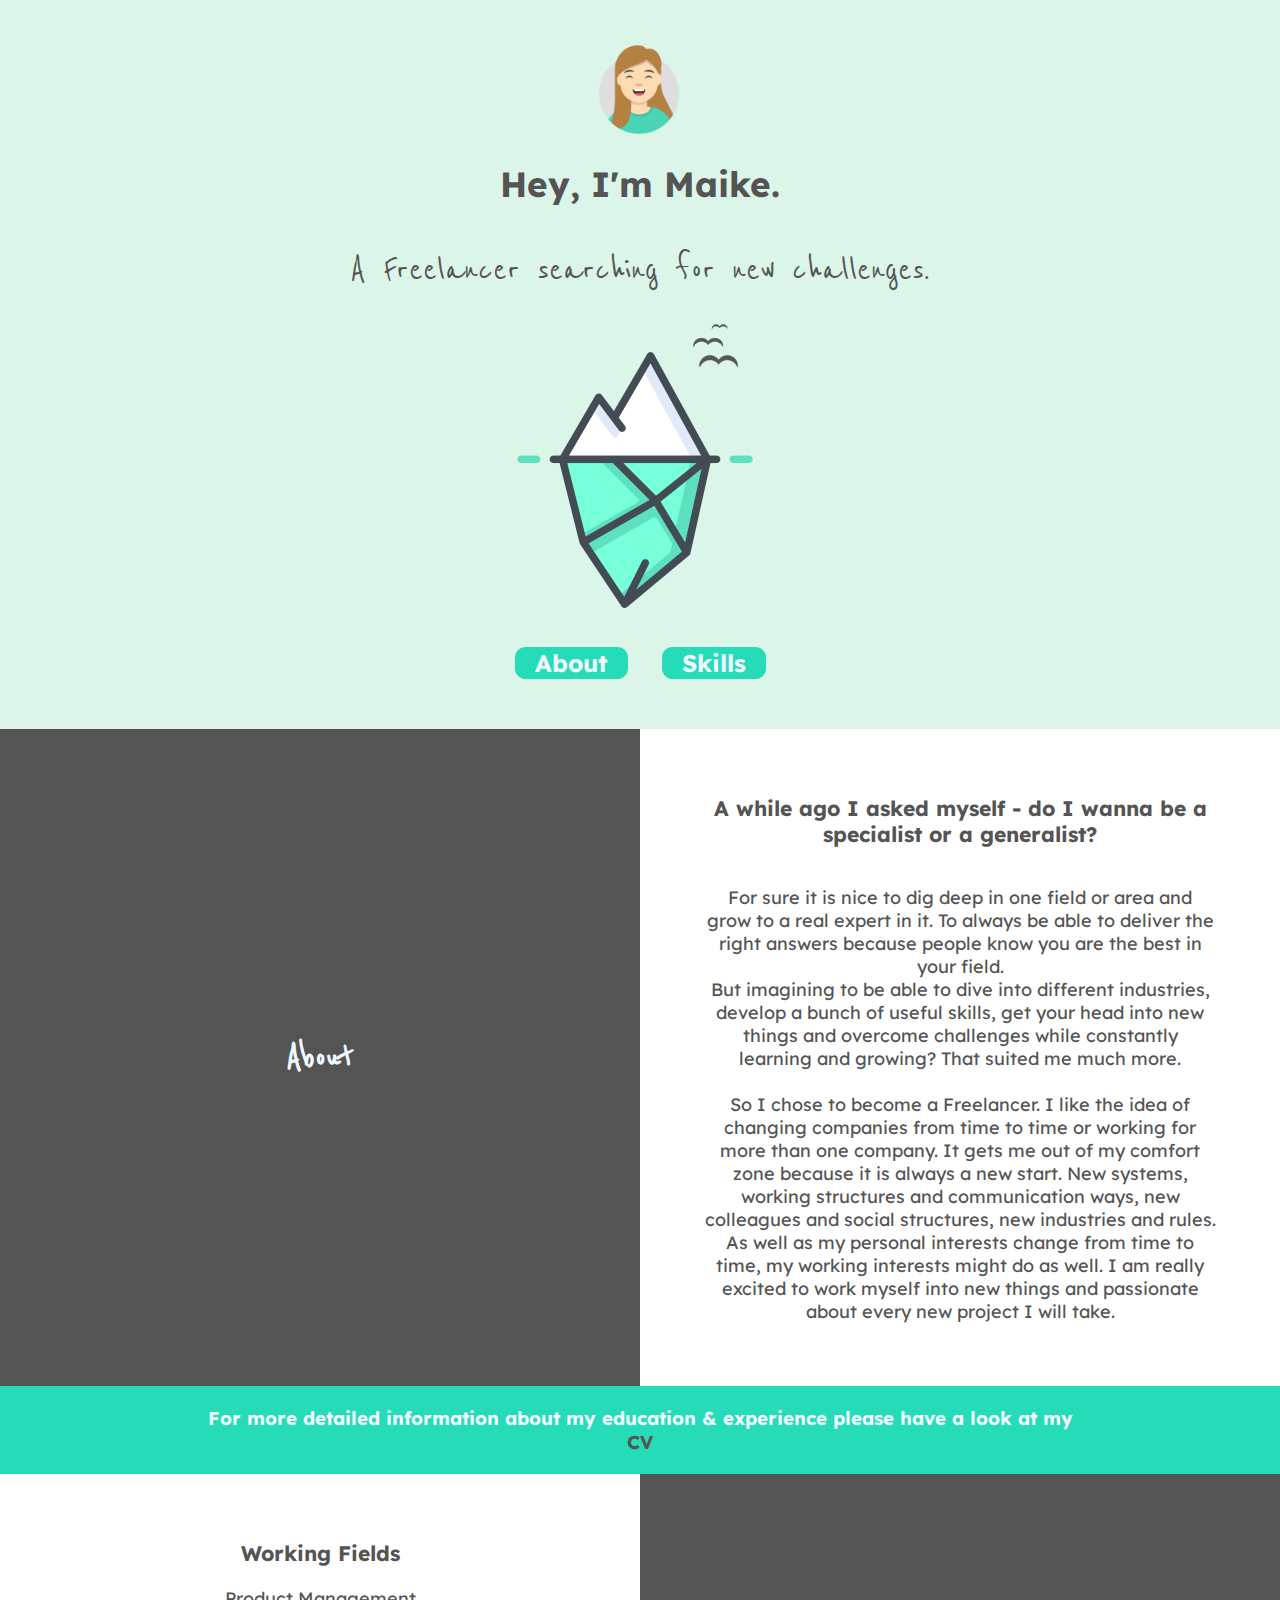
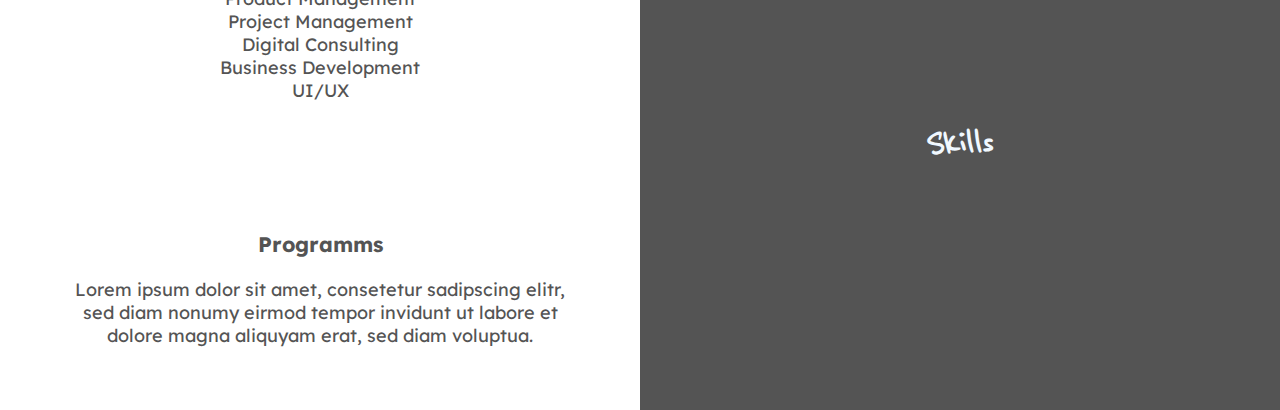
==== commit c6694175: "init" ====
--- a/index.html
+++ b/index.html
@@ -32,14 +32,14 @@
         <p>For sure it is nice to dig deep in one field or area and grow to a real expert in it. To always be able to deliver the right answers because people know you are the best in your field. <br>But imagining to be able to dive into different industries, develop a bunch of useful skills, get your head into new things and overcome challenges while constantly learning and growing? That suited me much more. <br><br>So I chose to become a Freelancer. I like the idea of changing companies from time to time or working for more than one company. It gets me out of my comfort zone because it is always a new start. New systems, working structures and communication ways, new colleagues and social structures, new industries and rules. As well as my personal interests change from time to time, my working interests might do as well. I am really excited to work myself into new things and passionate about every new project I will take.</p>
       </div>
     </div>
-    <h3 class="p-cv">Information about education & experience:&nbsp;<a href="cv.html" class="cv">CV</a></h3>
+    <h3 class="p-cv">For more detailed information about my education & experience please have a look at my <br><a href="cv.html" class="cv">CV</a></h3>
   </section>
   <section class="section"><a id="scroll-to-skills"></a>
     <div class="container2">
       <div class="container2-item">
         <div class="container2-inside">
           <h3>Working Fields</h3>
-          <p>Lorem ipsum dolor sit amet, consetetur sadipscing elitr, sed diam nonumy eirmod tempor invidunt ut labore et dolore magna aliquyam erat, sed diam voluptua.</p>
+          <p>Product Management <br>Project Management <br>Digital Consulting <br>Business Development <br> UI/UX</p>
         </div>
         <div class="container2-inside">
           <h3>Programms</h3>
--- a/css/style.css
+++ b/css/style.css
@@ -15,6 +15,7 @@
   font-family: 'Lexend', sans-serif;
   margin-left: 10%;
   margin-right: 10%;
+  padding-bottom: 45px;
 }
 
 a {
@@ -36,6 +37,7 @@
 h3 {
   margin-left: 10%;
   margin-right: 10%;
+  padding-top: 45px;
 }
 
 ul {
@@ -81,14 +83,13 @@
   padding-top: 55px;
 }
 
+.intern {
+  padding-bottom: 0px;
+}
+
 .cv {
   color: #545454;
-  text-decoration: none; 
-}
-
-h3.p-cv {
-  padding-top: 30px;
-  padding-bottom: 30px;
+  text-decoration: none;
 }
 
 .pro {
@@ -133,37 +134,36 @@
   justify-content: center;
   align-items: center;
   flex-basis: 50%;
+  background-color: #545454;
 }
 
 .container1-item:nth-of-type(1), .container2-item:nth-of-type(2) {
-  background-color: #545454;
   color: aliceblue;
   font-size: 24px;
-  height: 648px;
+  box-sizing: border-box;
 }
 
 .container1-item:nth-of-type(2), .container2-item:nth-of-type(1) {
   background-color: #fff;
   color: #545454;
   font-size: 18px;
+  box-sizing: border-box;
 }
 
 .container1-item, .container2-item {
   display: flex;
   justify-content: center;
-  align-items: center;
+  align-items: flex;
   flex-basis: 50%;
-}
-
-.container1-item, .container2-item {
   flex-direction: column;
+  box-sizing: border-box;
 }
 
 .p-cv {
   background-color: #26DBB8;
   margin: 0;
-  padding-top: 16px;
-  padding-bottom: 16px;
+  padding-top: 20px;
+  padding-bottom: 20px;
   color: aliceblue;
 }
 
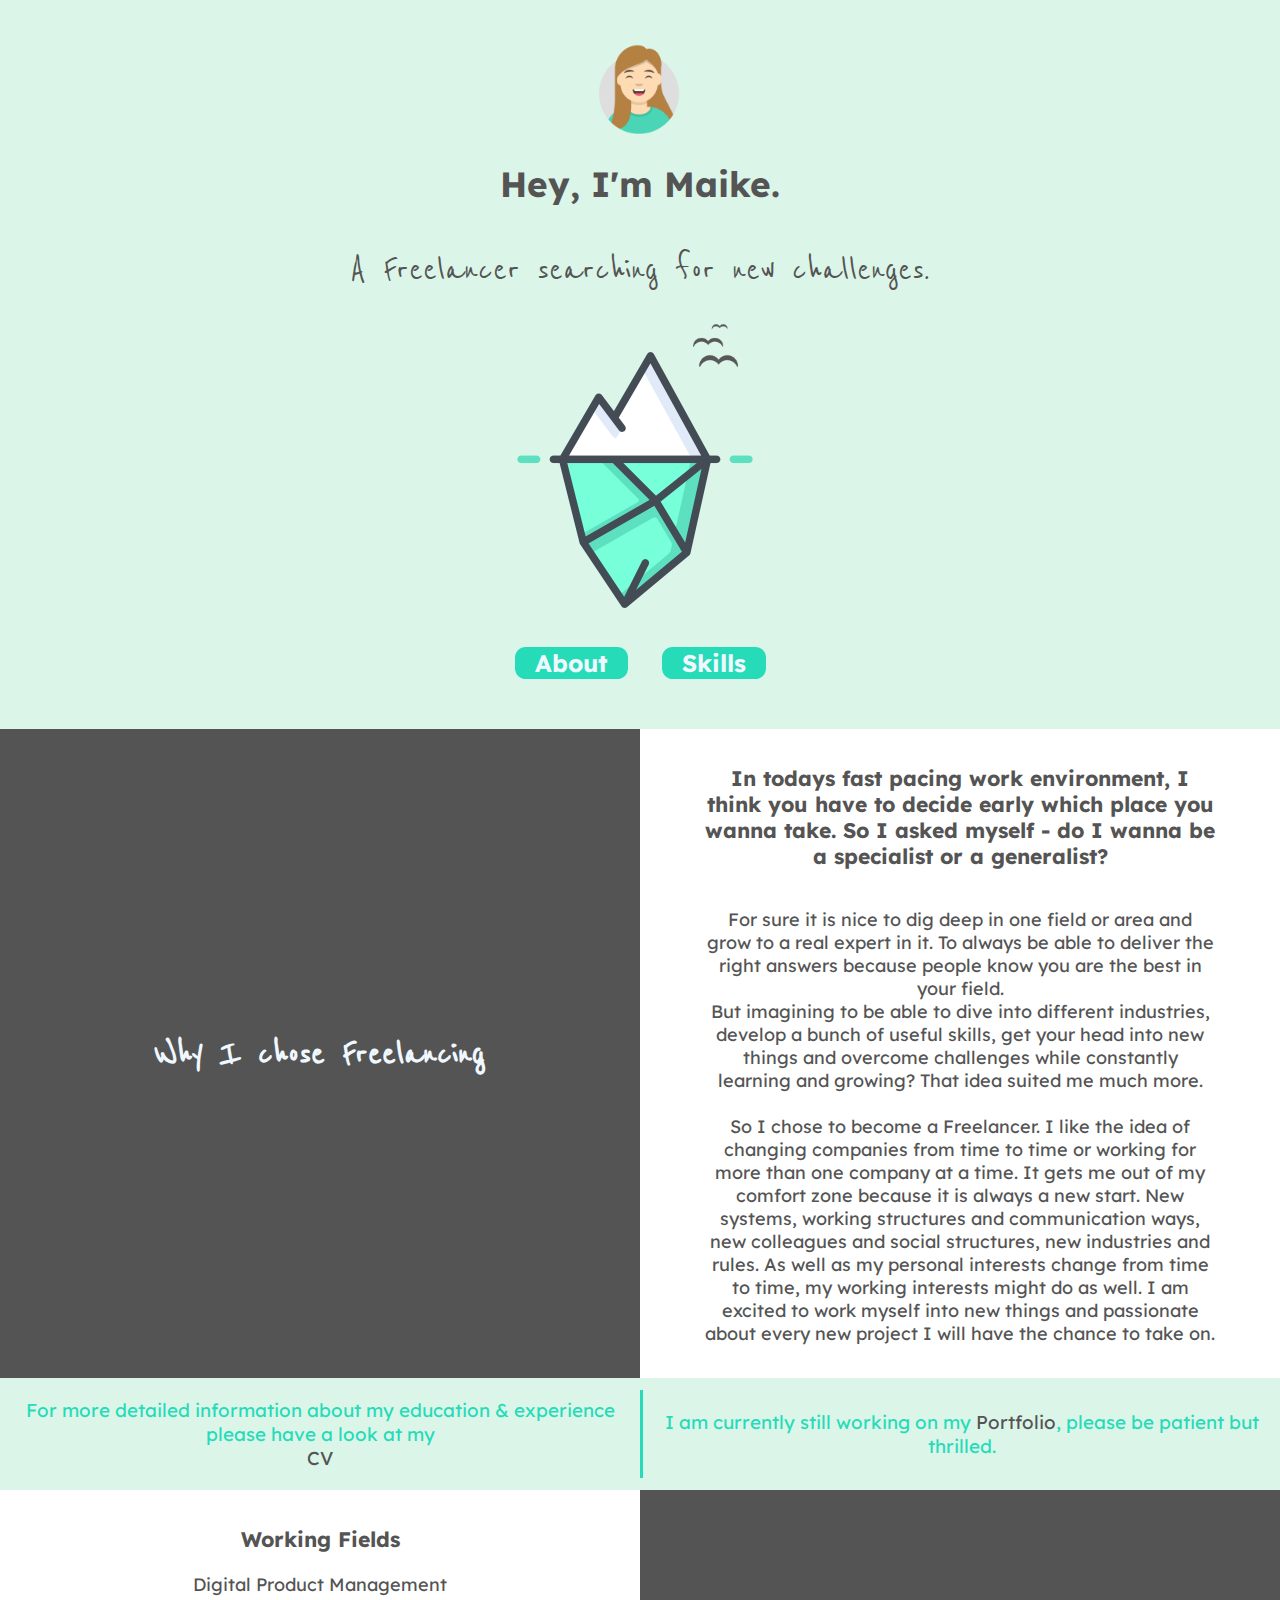
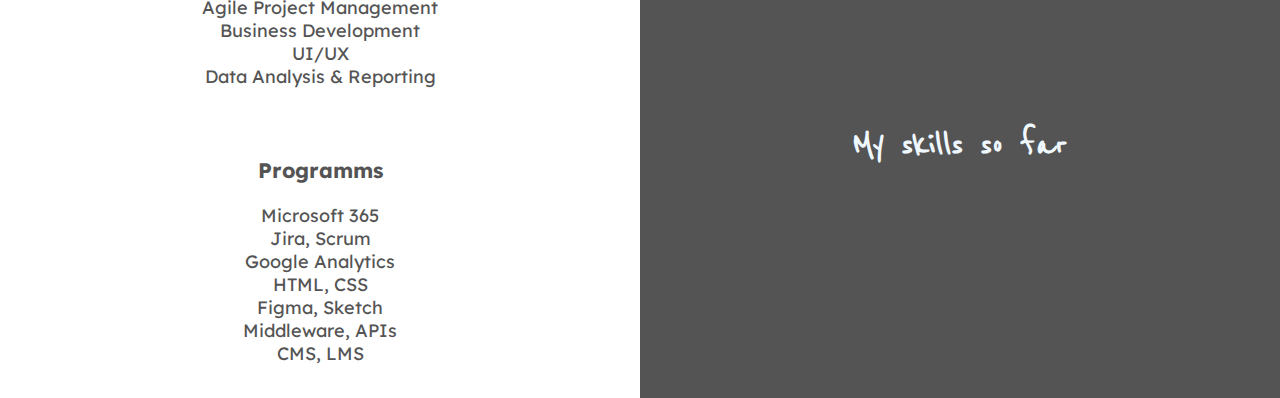
==== commit 408ee1a9: "init" ====
--- a/index.html
+++ b/index.html
@@ -26,27 +26,32 @@
   </section>
   <section class="section"><a id="scroll-to-about"></a>
     <div class="container1">
-      <div class="container1-item"><h2>About</h2></div>
+      <div class="container1-item"><h2>Why I chose Freelancing</h2></div>
       <div class="container1-item">
-        <h3>A while ago I asked myself - do I wanna be a specialist or a generalist?</h3>
-        <p>For sure it is nice to dig deep in one field or area and grow to a real expert in it. To always be able to deliver the right answers because people know you are the best in your field. <br>But imagining to be able to dive into different industries, develop a bunch of useful skills, get your head into new things and overcome challenges while constantly learning and growing? That suited me much more. <br><br>So I chose to become a Freelancer. I like the idea of changing companies from time to time or working for more than one company. It gets me out of my comfort zone because it is always a new start. New systems, working structures and communication ways, new colleagues and social structures, new industries and rules. As well as my personal interests change from time to time, my working interests might do as well. I am really excited to work myself into new things and passionate about every new project I will take.</p>
+        <h3>In todays fast pacing work environment, I think you have to decide early which place you wanna take. So I asked myself - do I wanna be a specialist or a generalist?</h3>
+        <p>For sure it is nice to dig deep in one field or area and grow to a real expert in it. To always be able to deliver the right answers because people know you are the best in your field. <br>But imagining to be able to dive into different industries, develop a bunch of useful skills, get your head into new things and overcome challenges while constantly learning and growing? That idea suited me much more. <br><br>So I chose to become a Freelancer. I like the idea of changing companies from time to time or working for more than one company at a time. It gets me out of my comfort zone because it is always a new start. New systems, working structures and communication ways, new colleagues and social structures, new industries and rules. As well as my personal interests change from time to time, my working interests might do as well. I am excited to work myself into new things and passionate about every new project I will have the chance to take on.</p>
       </div>
     </div>
-    <h3 class="p-cv">For more detailed information about my education & experience please have a look at my <br><a href="cv.html" class="cv">CV</a></h3>
+  </section>
+  <section class="section-inbetween">
+    <div class="container3">
+      <div class="container-left"><h3 class="p-cv">For more detailed information about my education & experience please have a look at my <br><a href="cv.html" class="cv">CV</a></h3></div>
+      <div class="container-right"><h3 class="p-portfolio">I am currently still working on my <a class="portfolio">Portfolio</a>, please be patient but thrilled.</h3></div>
+    </div>
   </section>
   <section class="section"><a id="scroll-to-skills"></a>
     <div class="container2">
       <div class="container2-item">
         <div class="container2-inside">
           <h3>Working Fields</h3>
-          <p>Product Management <br>Project Management <br>Digital Consulting <br>Business Development <br> UI/UX</p>
+          <p>Digital Product Management <br>Agile Project Management <br>Business Development <br>UI/UX <br>Data Analysis & Reporting</p>
         </div>
         <div class="container2-inside">
           <h3>Programms</h3>
-          <p>Lorem ipsum dolor sit amet, consetetur sadipscing elitr, sed diam nonumy eirmod tempor invidunt ut labore et dolore magna aliquyam erat, sed diam voluptua.</p>
+          <p>Microsoft 365 <br>Jira, Scrum <br>Google Analytics <br>HTML, CSS <br>Figma, Sketch <br>Middleware, APIs <br>CMS, LMS</p>
         </div>
       </div>
-      <div class="container2-item"><h2 id="scroll-to-skills">Skills</h2></div>
+      <div class="container2-item"><h2 id="scroll-to-skills">My skills so far</h2></div>
     </div>
   </section>
 
--- a/css/style.css
+++ b/css/style.css
@@ -15,7 +15,7 @@
   font-family: 'Lexend', sans-serif;
   margin-left: 10%;
   margin-right: 10%;
-  padding-bottom: 45px;
+  padding-bottom: 15px;
 }
 
 a {
@@ -37,7 +37,7 @@
 h3 {
   margin-left: 10%;
   margin-right: 10%;
-  padding-top: 45px;
+  padding-top: 15px;
 }
 
 ul {
@@ -129,7 +129,7 @@
 
 /*MIDDLESECTION*/
 
-.container1, .container2 {
+.container1, .container2, .container3 {
   display: flex;
   justify-content: center;
   align-items: center;
@@ -137,6 +137,10 @@
   background-color: #545454;
 }
 
+div.container3 {
+  background-color: #dbf6e9;
+}
+
 .container1-item:nth-of-type(1), .container2-item:nth-of-type(2) {
   color: aliceblue;
   font-size: 24px;
@@ -150,7 +154,7 @@
   box-sizing: border-box;
 }
 
-.container1-item, .container2-item {
+.container1-item, .container2-item, .container-left, .container-right {
   display: flex;
   justify-content: center;
   align-items: flex;
@@ -159,12 +163,26 @@
   box-sizing: border-box;
 }
 
-.p-cv {
-  background-color: #26DBB8;
+.p-cv, .p-portfolio {
+  background-color: #dbf6e9;
   margin: 0;
   padding-top: 20px;
   padding-bottom: 20px;
-  color: aliceblue;
+  padding-right: 20px;
+  padding-left: 20px;
+  color: #26DBB8;
+  font-weight: normal;
+}
+
+
+
+.p-portfolio {
+  border-left: 3px solid #26DBB8;
+}
+
+.portfolio {
+  color: #545454;
+  
 }
 
 .middlesection {
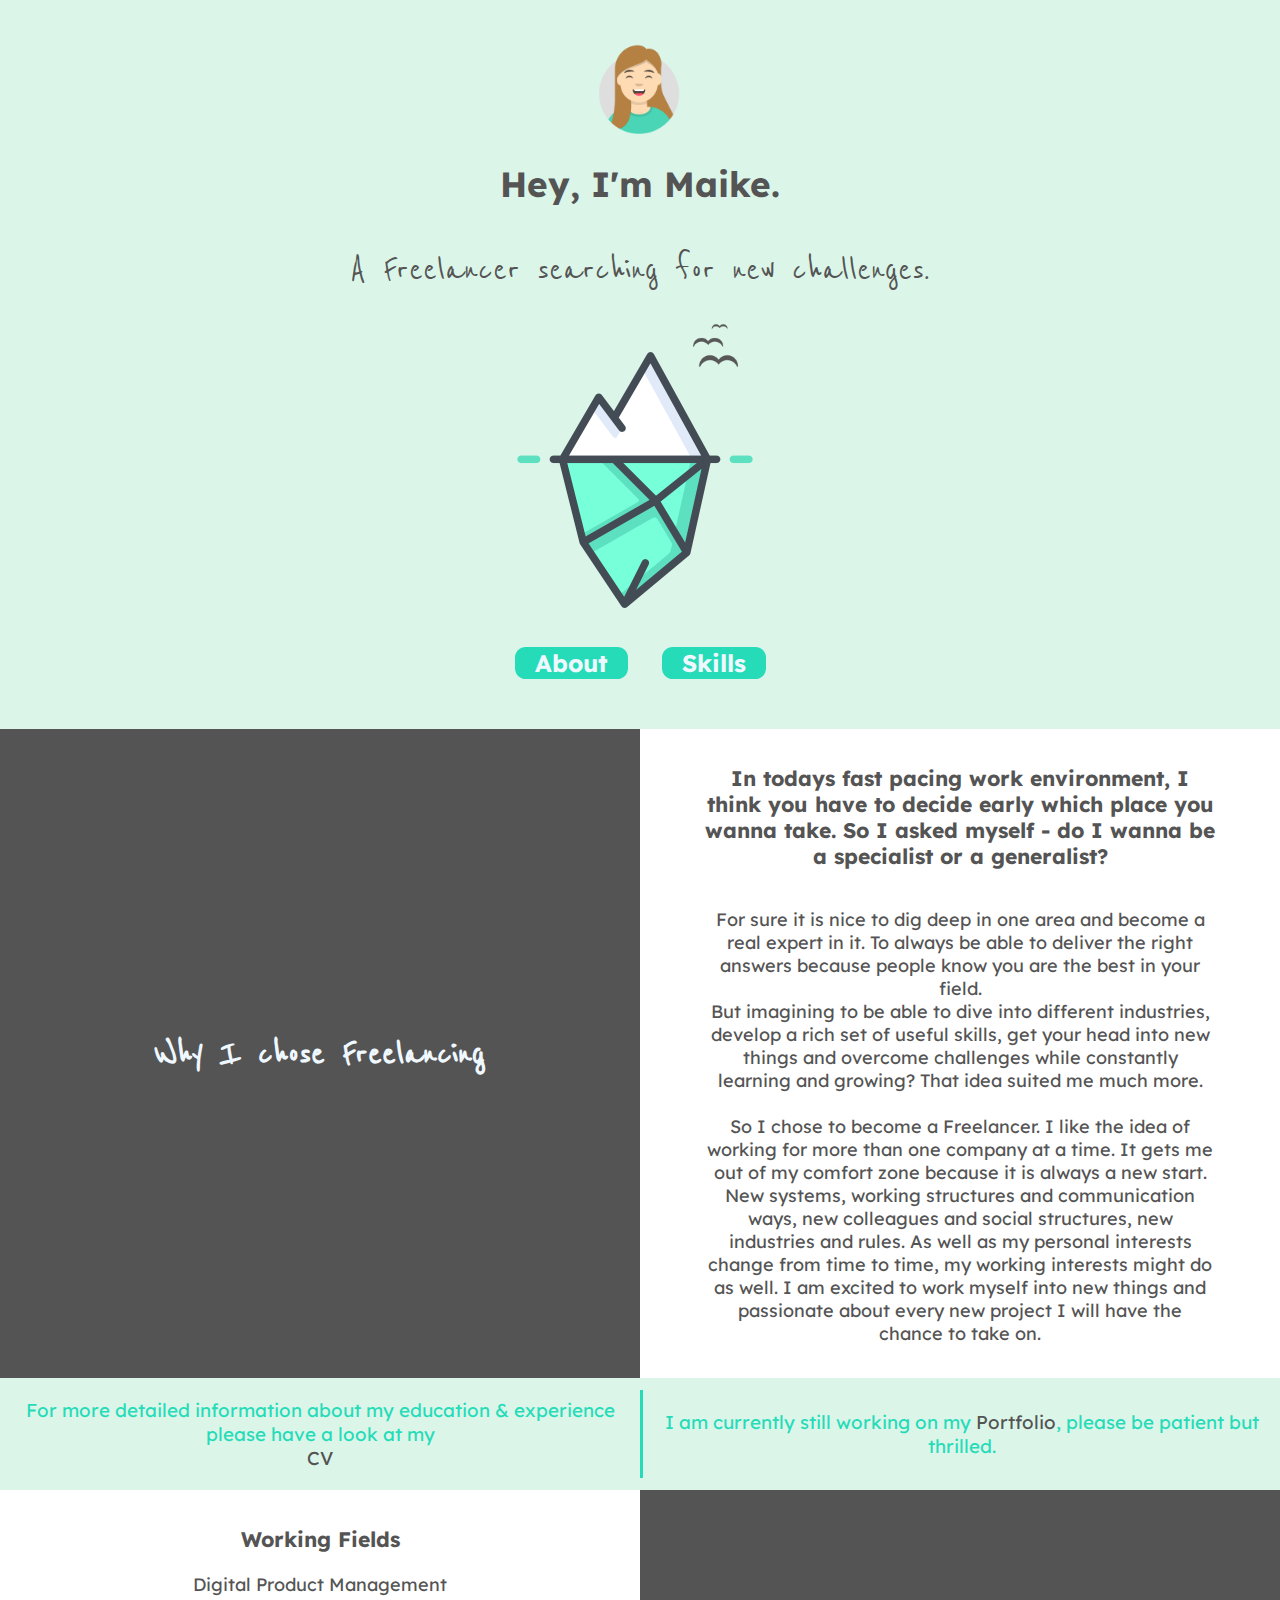
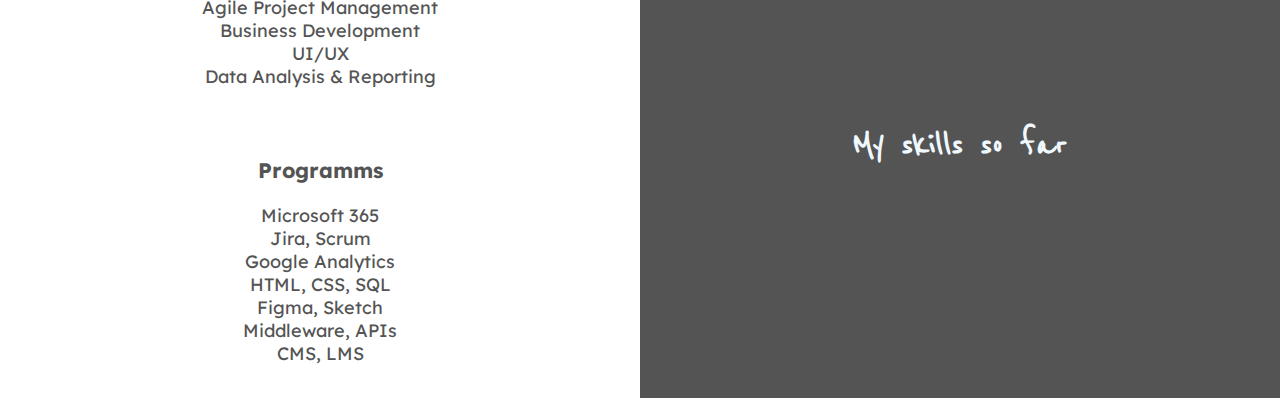
==== commit b8a2378b: "init" ====
--- a/index.html
+++ b/index.html
@@ -29,7 +29,7 @@
       <div class="container1-item"><h2>Why I chose Freelancing</h2></div>
       <div class="container1-item">
         <h3>In todays fast pacing work environment, I think you have to decide early which place you wanna take. So I asked myself - do I wanna be a specialist or a generalist?</h3>
-        <p>For sure it is nice to dig deep in one field or area and grow to a real expert in it. To always be able to deliver the right answers because people know you are the best in your field. <br>But imagining to be able to dive into different industries, develop a bunch of useful skills, get your head into new things and overcome challenges while constantly learning and growing? That idea suited me much more. <br><br>So I chose to become a Freelancer. I like the idea of changing companies from time to time or working for more than one company at a time. It gets me out of my comfort zone because it is always a new start. New systems, working structures and communication ways, new colleagues and social structures, new industries and rules. As well as my personal interests change from time to time, my working interests might do as well. I am excited to work myself into new things and passionate about every new project I will have the chance to take on.</p>
+        <p>For sure it is nice to dig deep in one area and become a real expert in it. To always be able to deliver the right answers because people know you are the best in your field. <br>But imagining to be able to dive into different industries, develop a rich set of useful skills, get your head into new things and overcome challenges while constantly learning and growing? That idea suited me much more. <br><br>So I chose to become a Freelancer. I like the idea of working for more than one company at a time. It gets me out of my comfort zone because it is always a new start. New systems, working structures and communication ways, new colleagues and social structures, new industries and rules. As well as my personal interests change from time to time, my working interests might do as well. I am excited to work myself into new things and passionate about every new project I will have the chance to take on.</p>
       </div>
     </div>
   </section>
@@ -48,7 +48,7 @@
         </div>
         <div class="container2-inside">
           <h3>Programms</h3>
-          <p>Microsoft 365 <br>Jira, Scrum <br>Google Analytics <br>HTML, CSS <br>Figma, Sketch <br>Middleware, APIs <br>CMS, LMS</p>
+          <p>Microsoft 365 <br>Jira, Scrum <br>Google Analytics <br>HTML, CSS, SQL <br>Figma, Sketch <br>Middleware, APIs <br>CMS, LMS</p>
         </div>
       </div>
       <div class="container2-item"><h2 id="scroll-to-skills">My skills so far</h2></div>
